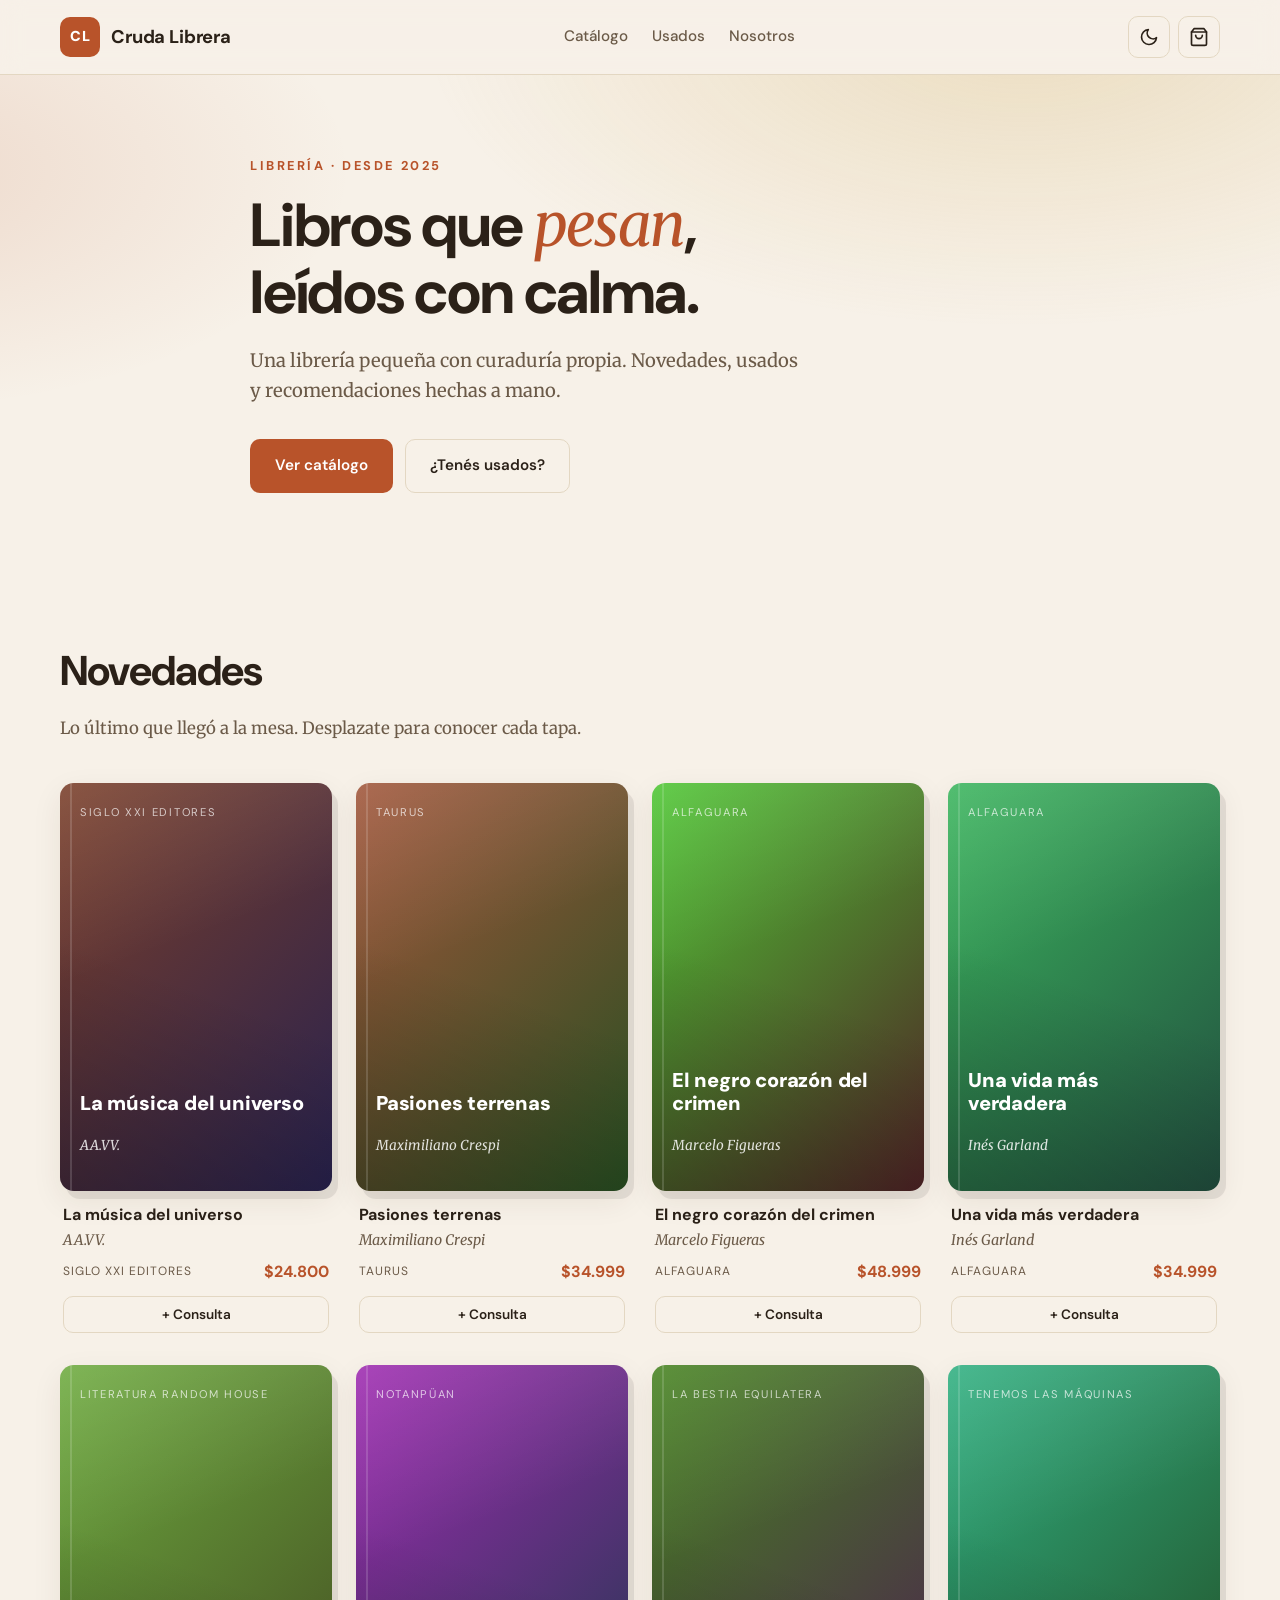
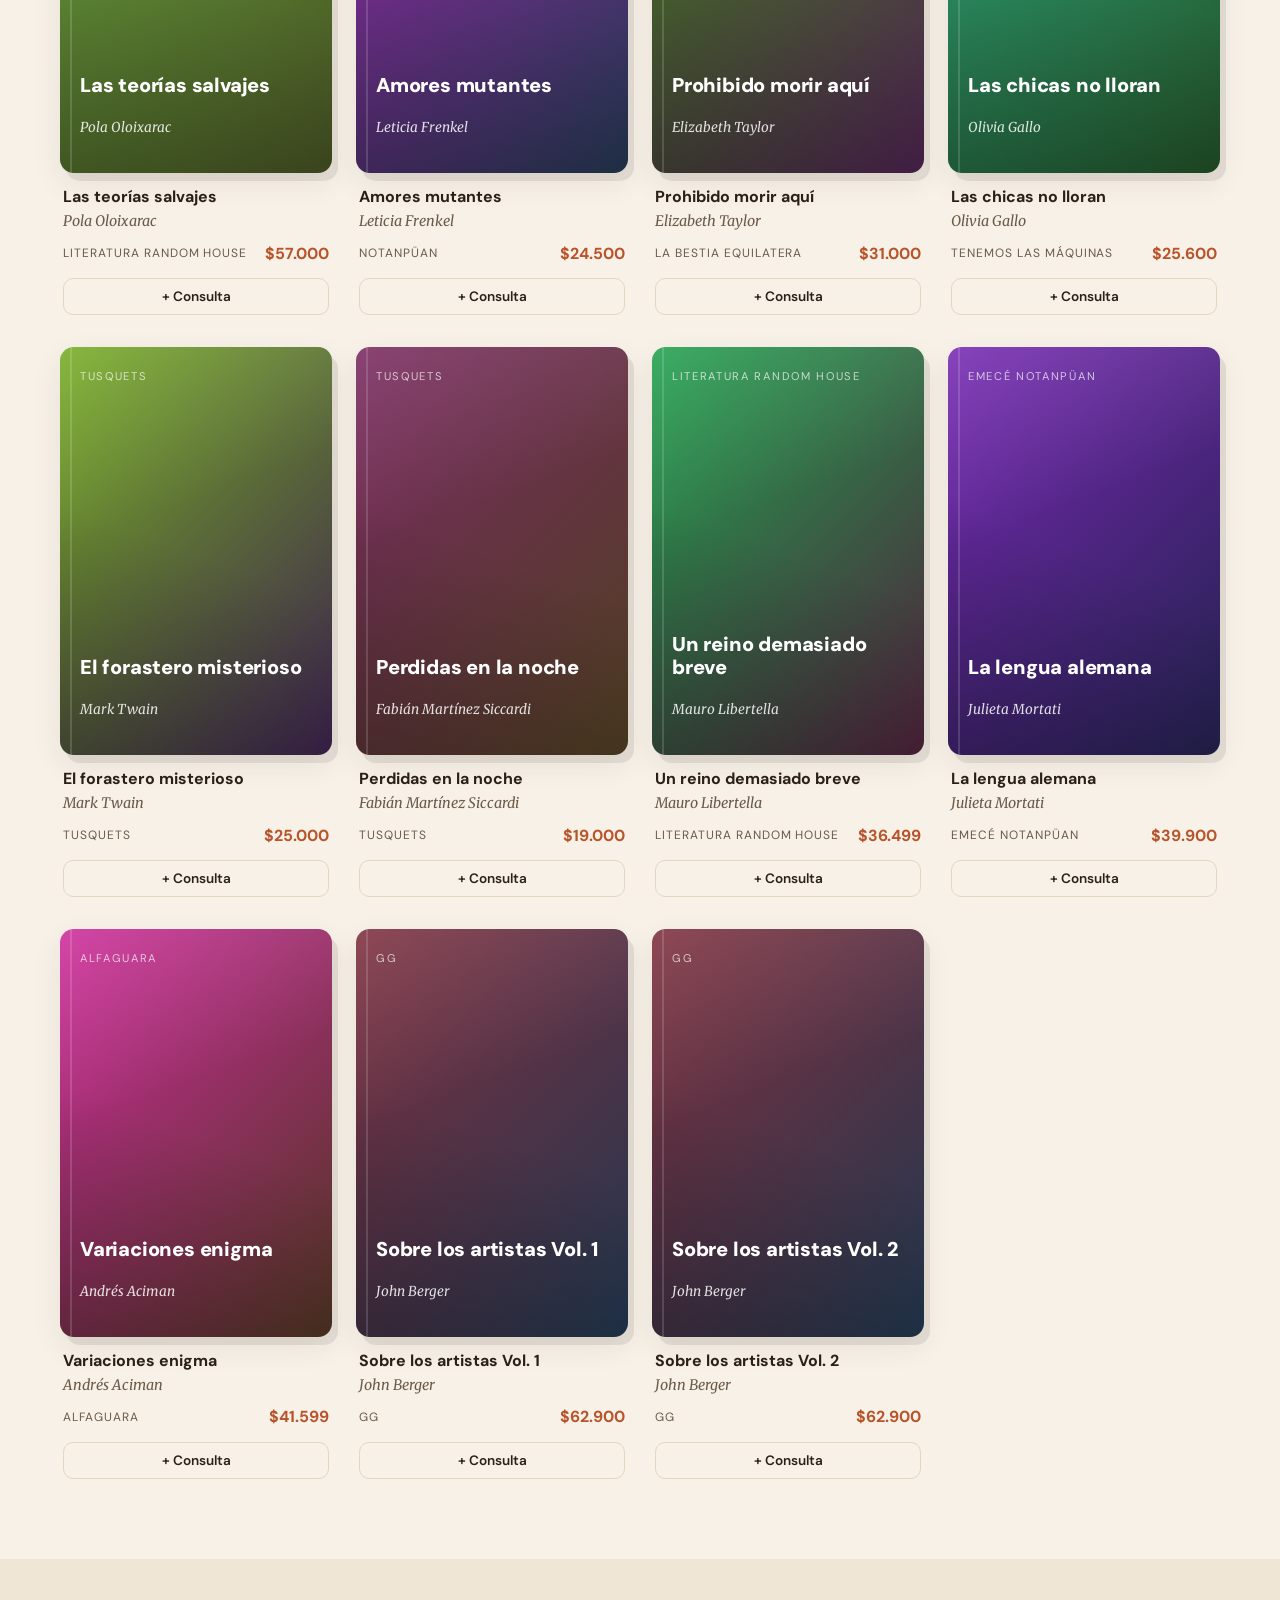
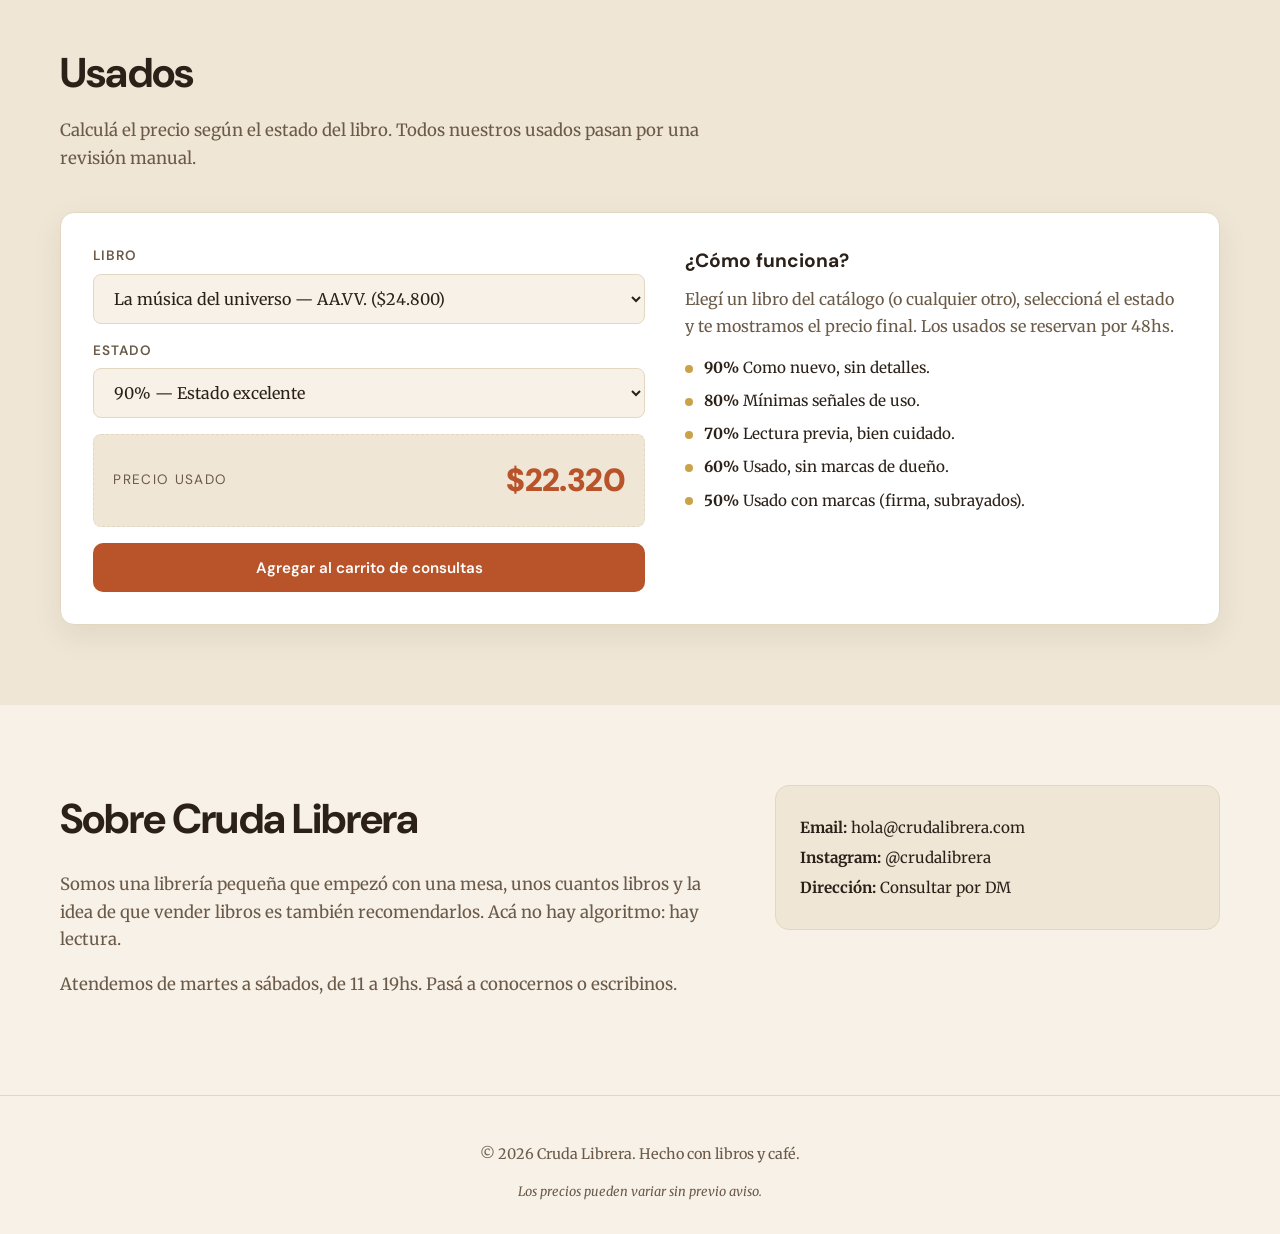
==== index.html @ 3237770f "Add files via upload" ====
<!DOCTYPE html>
<html lang="es">
<head>
  <meta charset="UTF-8" />
  <meta name="viewport" content="width=device-width, initial-scale=1.0" />
  <title>Cruda Librera — Librería de autor</title>
  <meta name="description" content="Cruda Librera. Librería pequeña con curaduría: narrativa, ensayo y poesía." />
  <link rel="preconnect" href="https://fonts.googleapis.com">
  <link rel="preconnect" href="https://fonts.gstatic.com" crossorigin>
  <link href="https://fonts.googleapis.com/css2?family=DM+Sans:wght@400;500;700;900&family=Merriweather:ital,wght@0,300;0,400;0,700;1,400&display=swap" rel="stylesheet">
  <link rel="stylesheet" href="styles.css" />
</head>
<body>
  <!-- HEADER -->
  <header class="site-header">
    <div class="container header-inner">
      <a href="#" class="brand">
        <span class="brand-mark">CL</span>
        <span class="brand-name">Cruda Librera</span>
      </a>
      <nav class="nav">
        <a href="#catalogo">Catálogo</a>
        <a href="#usados">Usados</a>
        <a href="#nosotros">Nosotros</a>
      </nav>
      <div class="header-actions">
        <button id="theme-toggle" class="icon-btn" aria-label="Cambiar tema">
          <svg class="icon-sun" viewBox="0 0 24 24" fill="none" stroke="currentColor" stroke-width="2" stroke-linecap="round" stroke-linejoin="round"><circle cx="12" cy="12" r="4"/><path d="M12 2v2M12 20v2M4.93 4.93l1.41 1.41M17.66 17.66l1.41 1.41M2 12h2M20 12h2M4.93 19.07l1.41-1.41M17.66 6.34l1.41-1.41"/></svg>
          <svg class="icon-moon" viewBox="0 0 24 24" fill="none" stroke="currentColor" stroke-width="2" stroke-linecap="round" stroke-linejoin="round"><path d="M21 12.79A9 9 0 1 1 11.21 3 7 7 0 0 0 21 12.79z"/></svg>
        </button>
        <button id="cart-toggle" class="icon-btn cart-btn" aria-label="Carrito de consultas">
          <svg viewBox="0 0 24 24" fill="none" stroke="currentColor" stroke-width="2" stroke-linecap="round" stroke-linejoin="round"><path d="M6 2L3 6v14a2 2 0 0 0 2 2h14a2 2 0 0 0 2-2V6l-3-4z"/><line x1="3" y1="6" x2="21" y2="6"/><path d="M16 10a4 4 0 0 1-8 0"/></svg>
          <span id="cart-count" class="cart-count">0</span>
        </button>
      </div>
    </div>
  </header>

  <!-- HERO -->
  <section class="hero">
    <div class="container hero-inner">
      <p class="eyebrow">Librería · desde 2025</p>
      <h1 class="hero-title">Libros que <em>pesan</em>,<br/>leídos con calma.</h1>
      <p class="hero-subtitle">Una librería pequeña con curaduría propia. Novedades, usados y recomendaciones hechas a mano.</p>
      <div class="hero-actions">
        <a href="#catalogo" class="btn btn-primary">Ver catálogo</a>
        <a href="#usados" class="btn btn-ghost">¿Tenés usados?</a>
      </div>
    </div>
  </section>

  <!-- CATÁLOGO -->
  <section id="catalogo" class="section">
    <div class="container">
      <div class="section-head">
        <h2 class="section-title">Novedades</h2>
        <p class="section-sub">Lo último que llegó a la mesa. Desplazate para conocer cada tapa.</p>
      </div>
      <div id="books-grid" class="books-grid"></div>
    </div>
  </section>

  <!-- USADOS -->
  <section id="usados" class="section section-alt">
    <div class="container">
      <div class="section-head">
        <h2 class="section-title">Usados</h2>
        <p class="section-sub">Calculá el precio según el estado del libro. Todos nuestros usados pasan por una revisión manual.</p>
      </div>

      <div class="calculator">
        <div class="calc-form">
          <label class="field">
            <span>Libro</span>
            <select id="calc-book"></select>
          </label>
          <label class="field">
            <span>Estado</span>
            <select id="calc-state">
              <option value="0.90">90% — Estado excelente</option>
              <option value="0.80">80% — Muy buen estado</option>
              <option value="0.70">70% — Buen estado</option>
              <option value="0.60">60% — Usado sin marcas</option>
              <option value="0.50">50% — Usado con marcas</option>
            </select>
          </label>
          <div class="calc-result" aria-live="polite">
            <span class="calc-label">Precio usado</span>
            <span id="calc-price" class="calc-price">$—</span>
          </div>
          <button id="calc-add" class="btn btn-primary">Agregar al carrito de consultas</button>
        </div>
        <aside class="calc-info">
          <h3>¿Cómo funciona?</h3>
          <p>Elegí un libro del catálogo (o cualquier otro), seleccioná el estado y te mostramos el precio final. Los usados se reservan por 48hs.</p>
          <ul>
            <li><strong>90%</strong> Como nuevo, sin detalles.</li>
            <li><strong>80%</strong> Mínimas señales de uso.</li>
            <li><strong>70%</strong> Lectura previa, bien cuidado.</li>
            <li><strong>60%</strong> Usado, sin marcas de dueño.</li>
            <li><strong>50%</strong> Usado con marcas (firma, subrayados).</li>
          </ul>
        </aside>
      </div>
    </div>
  </section>

  <!-- NOSOTROS -->
  <section id="nosotros" class="section">
    <div class="container about">
      <div>
        <h2 class="section-title">Sobre Cruda Librera</h2>
        <p>Somos una librería pequeña que empezó con una mesa, unos cuantos libros y la idea de que vender libros es también recomendarlos. Acá no hay algoritmo: hay lectura.</p>
        <p>Atendemos de martes a sábados, de 11 a 19hs. Pasá a conocernos o escribinos.</p>
      </div>
      <div class="about-contact">
        <p><strong>Email:</strong> hola@crudalibrera.com</p>
        <p><strong>Instagram:</strong> @crudalibrera</p>
        <p><strong>Dirección:</strong> Consultar por DM</p>
      </div>
    </div>
  </section>

  <!-- FOOTER -->
  <footer class="site-footer">
    <div class="container footer-inner">
      <p>© <span id="year"></span> Cruda Librera. Hecho con libros y café.</p>
      <p class="foot-note">Los precios pueden variar sin previo aviso.</p>
    </div>
  </footer>

  <!-- CARRITO LATERAL -->
  <aside id="cart-panel" class="cart-panel" aria-hidden="true">
    <div class="cart-panel-inner">
      <div class="cart-head">
        <h3>Tu consulta</h3>
        <button id="cart-close" class="icon-btn" aria-label="Cerrar carrito">
          <svg viewBox="0 0 24 24" fill="none" stroke="currentColor" stroke-width="2" stroke-linecap="round" stroke-linejoin="round"><line x1="18" y1="6" x2="6" y2="18"/><line x1="6" y1="6" x2="18" y2="18"/></svg>
        </button>
      </div>
      <div id="cart-items" class="cart-items"></div>
      <div class="cart-foot">
        <button id="cart-send-wa" class="btn btn-primary" disabled>Consultar por WhatsApp</button>
        <button id="cart-send-mail" class="btn btn-ghost" disabled>Consultar por email</button>
        <button id="cart-clear" class="btn btn-ghost">Vaciar</button>
      </div>
    </div>
  </aside>
  <div id="cart-backdrop" class="cart-backdrop"></div>

  <script src="script.js"></script>
</body>
</html>
---- styles.css ----
/* =========================
   Variables & reset
   ========================= */
:root {
  --bg: #f7f1e8;
  --bg-alt: #efe6d6;
  --surface: #ffffff;
  --text: #2b2118;
  --text-soft: #6b5a48;
  --accent: #b8532a;       /* terracota */
  --accent-dark: #8f3f1e;
  --gold: #c9a24a;
  --border: #e3d7c2;
  --shadow: 0 10px 30px rgba(70, 40, 15, 0.08);
  --radius: 14px;
  --radius-sm: 8px;

  --font-serif: 'Merriweather', Georgia, serif;
  --font-sans: 'DM Sans', system-ui, -apple-system, sans-serif;
}

[data-theme="dark"] {
  --bg: #1c1612;
  --bg-alt: #241c16;
  --surface: #2a2019;
  --text: #f3ead9;
  --text-soft: #b8a890;
  --accent: #e07a4a;
  --accent-dark: #c4612f;
  --gold: #e0b862;
  --border: #3a2e22;
  --shadow: 0 10px 30px rgba(0, 0, 0, 0.4);
}

* { box-sizing: border-box; }
html { scroll-behavior: smooth; }
body {
  margin: 0;
  font-family: var(--font-serif);
  background: var(--bg);
  color: var(--text);
  line-height: 1.65;
  -webkit-font-smoothing: antialiased;
  transition: background .3s ease, color .3s ease;
}

h1, h2, h3, h4, .brand-name, .btn, .nav a, .eyebrow {
  font-family: var(--font-sans);
}

img { max-width: 100%; display: block; }
a { color: inherit; }

.container {
  width: 100%;
  max-width: 1200px;
  margin: 0 auto;
  padding: 0 1.25rem;
}

/* =========================
   Header
   ========================= */
.site-header {
  position: sticky;
  top: 0;
  z-index: 50;
  backdrop-filter: blur(12px);
  background: color-mix(in srgb, var(--bg) 80%, transparent);
  border-bottom: 1px solid var(--border);
}
.header-inner {
  display: flex;
  align-items: center;
  justify-content: space-between;
  padding-top: 1rem;
  padding-bottom: 1rem;
  gap: 1rem;
}
.brand {
  display: flex;
  align-items: center;
  gap: .7rem;
  text-decoration: none;
}
.brand-mark {
  width: 40px; height: 40px;
  display: grid; place-items: center;
  background: var(--accent);
  color: #fff;
  border-radius: 10px;
  font-family: var(--font-sans);
  font-weight: 900;
  font-size: .9rem;
  letter-spacing: .5px;
}
.brand-name {
  font-weight: 700;
  font-size: 1.15rem;
  letter-spacing: -.01em;
}
.nav { display: flex; gap: 1.5rem; }
.nav a {
  text-decoration: none;
  color: var(--text-soft);
  font-weight: 500;
  font-size: .95rem;
  transition: color .2s;
}
.nav a:hover { color: var(--accent); }

.header-actions { display: flex; gap: .5rem; }
.icon-btn {
  width: 42px; height: 42px;
  display: grid; place-items: center;
  background: transparent;
  border: 1px solid var(--border);
  border-radius: 10px;
  color: var(--text);
  cursor: pointer;
  transition: all .2s;
  position: relative;
}
.icon-btn:hover { background: var(--bg-alt); border-color: var(--accent); color: var(--accent); }
.icon-btn svg { width: 20px; height: 20px; }

[data-theme="dark"] .icon-sun { display: block; }
[data-theme="dark"] .icon-moon { display: none; }
.icon-sun { display: none; }
.icon-moon { display: block; }

.cart-count {
  position: absolute;
  top: -6px; right: -6px;
  background: var(--accent);
  color: #fff;
  font-family: var(--font-sans);
  font-size: .7rem;
  font-weight: 700;
  min-width: 20px; height: 20px;
  border-radius: 10px;
  display: grid; place-items: center;
  padding: 0 5px;
}
.cart-count:empty, .cart-count[data-count="0"] { display: none; }

/* =========================
   Hero
   ========================= */
.hero {
  padding: 5rem 0 4rem;
  background:
    radial-gradient(1000px 500px at 80% -10%, color-mix(in srgb, var(--gold) 25%, transparent), transparent 60%),
    radial-gradient(800px 400px at -10% 20%, color-mix(in srgb, var(--accent) 15%, transparent), transparent 60%);
}
.hero-inner { max-width: 820px; }
.eyebrow {
  text-transform: uppercase;
  letter-spacing: .2em;
  font-size: .8rem;
  color: var(--accent);
  font-weight: 700;
  margin: 0 0 1rem;
}
.hero-title {
  font-size: clamp(2.2rem, 5vw, 3.8rem);
  line-height: 1.1;
  margin: 0 0 1.2rem;
  font-weight: 700;
  letter-spacing: -.02em;
}
.hero-title em {
  font-family: var(--font-serif);
  font-style: italic;
  color: var(--accent);
  font-weight: 400;
}
.hero-subtitle {
  font-size: 1.15rem;
  color: var(--text-soft);
  max-width: 560px;
  margin: 0 0 2rem;
}
.hero-actions { display: flex; gap: .75rem; flex-wrap: wrap; }

.btn {
  display: inline-flex;
  align-items: center;
  justify-content: center;
  padding: .85rem 1.5rem;
  border-radius: 10px;
  font-weight: 600;
  font-size: .95rem;
  text-decoration: none;
  cursor: pointer;
  border: 1px solid transparent;
  transition: all .2s;
}
.btn-primary {
  background: var(--accent);
  color: #fff;
}
.btn-primary:hover { background: var(--accent-dark); transform: translateY(-1px); }
.btn-primary:disabled { opacity: .5; cursor: not-allowed; transform: none; }
.btn-ghost {
  background: transparent;
  color: var(--text);
  border-color: var(--border);
}
.btn-ghost:hover { border-color: var(--accent); color: var(--accent); }

/* =========================
   Secciones
   ========================= */
.section { padding: 5rem 0; }
.section-alt { background: var(--bg-alt); }
.section-head { margin-bottom: 2.5rem; max-width: 640px; }
.section-title {
  font-size: clamp(1.8rem, 3.5vw, 2.6rem);
  margin: 0 0 .6rem;
  font-weight: 700;
  letter-spacing: -.02em;
}
.section-sub {
  color: var(--text-soft);
  margin: 0;
  font-size: 1.05rem;
}

/* =========================
   Grid de libros
   ========================= */
.books-grid {
  display: grid;
  grid-template-columns: repeat(auto-fill, minmax(220px, 1fr));
  gap: 2rem 1.5rem;
}

.book-card {
  display: flex;
  flex-direction: column;
  cursor: pointer;
  transition: transform .25s ease;
}
.book-card:hover { transform: translateY(-4px); }

.book-cover {
  aspect-ratio: 2 / 3;
  border-radius: var(--radius);
  padding: 1.25rem;
  display: flex;
  flex-direction: column;
  justify-content: space-between;
  color: #fff;
  position: relative;
  overflow: hidden;
  box-shadow: var(--shadow), 6px 8px 0 rgba(0,0,0,0.08);
  transition: box-shadow .25s ease;
}
.book-card:hover .book-cover {
  box-shadow: 0 20px 40px rgba(0,0,0,0.18), 8px 10px 0 rgba(0,0,0,0.12);
}
.book-cover::before {
  content: "";
  position: absolute;
  inset: 0;
  background: linear-gradient(160deg, rgba(255,255,255,0.12), transparent 40%),
              linear-gradient(20deg, rgba(0,0,0,0.25), transparent 50%);
  pointer-events: none;
}
.book-cover::after {
  content: "";
  position: absolute;
  left: 10px; top: 0; bottom: 0;
  width: 2px;
  background: rgba(255,255,255,0.15);
}
.book-cover-title {
  font-family: var(--font-sans);
  font-weight: 900;
  font-size: 1.25rem;
  line-height: 1.15;
  letter-spacing: -.01em;
  position: relative;
  z-index: 1;
}
.book-cover-author {
  font-family: var(--font-serif);
  font-style: italic;
  font-size: .85rem;
  opacity: .85;
  position: relative;
  z-index: 1;
}
.book-cover-publisher {
  font-family: var(--font-sans);
  font-size: .7rem;
  letter-spacing: .15em;
  text-transform: uppercase;
  opacity: .7;
  position: relative;
  z-index: 1;
}

.book-info {
  padding: .9rem .2rem 0;
}
.book-title {
  font-family: var(--font-sans);
  font-weight: 700;
  font-size: 1rem;
  margin: 0 0 .15rem;
  line-height: 1.3;
}
.book-author {
  font-family: var(--font-serif);
  font-style: italic;
  color: var(--text-soft);
  font-size: .9rem;
  margin: 0 0 .3rem;
}
.book-meta {
  display: flex;
  justify-content: space-between;
  align-items: center;
  margin-top: .4rem;
}
.book-publisher {
  font-family: var(--font-sans);
  font-size: .75rem;
  color: var(--text-soft);
  text-transform: uppercase;
  letter-spacing: .08em;
}
.book-price {
  font-family: var(--font-sans);
  font-weight: 700;
  color: var(--accent);
  font-size: 1rem;
}
.book-add {
  margin-top: .7rem;
  width: 100%;
  padding: .55rem;
  font-size: .85rem;
}

/* =========================
   Calculadora
   ========================= */
.calculator {
  display: grid;
  grid-template-columns: 1.1fr 1fr;
  gap: 2.5rem;
  background: var(--surface);
  border: 1px solid var(--border);
  border-radius: var(--radius);
  padding: 2rem;
  box-shadow: var(--shadow);
}
.calc-form { display: flex; flex-direction: column; gap: 1rem; }
.field { display: flex; flex-direction: column; gap: .4rem; }
.field span {
  font-family: var(--font-sans);
  font-size: .85rem;
  font-weight: 600;
  color: var(--text-soft);
  text-transform: uppercase;
  letter-spacing: .08em;
}
.field select {
  font-family: var(--font-serif);
  font-size: 1rem;
  padding: .8rem 1rem;
  border-radius: var(--radius-sm);
  border: 1px solid var(--border);
  background: var(--bg);
  color: var(--text);
  cursor: pointer;
}
.field select:focus { outline: 2px solid var(--accent); outline-offset: 2px; }

.calc-result {
  background: var(--bg-alt);
  border-radius: var(--radius-sm);
  padding: 1.2rem;
  display: flex;
  justify-content: space-between;
  align-items: center;
  border: 1px dashed var(--border);
}
.calc-label {
  font-family: var(--font-sans);
  font-size: .85rem;
  text-transform: uppercase;
  letter-spacing: .1em;
  color: var(--text-soft);
}
.calc-price {
  font-family: var(--font-sans);
  font-size: 2rem;
  font-weight: 900;
  color: var(--accent);
  letter-spacing: -.02em;
}

.calc-info h3 {
  margin: 0 0 .6rem;
  font-size: 1.2rem;
}
.calc-info p { margin: 0 0 1rem; color: var(--text-soft); }
.calc-info ul {
  list-style: none;
  padding: 0;
  margin: 0;
  display: flex;
  flex-direction: column;
  gap: .5rem;
}
.calc-info li {
  font-size: .95rem;
  padding-left: 1.2rem;
  position: relative;
}
.calc-info li::before {
  content: "";
  position: absolute;
  left: 0; top: .6rem;
  width: 8px; height: 8px;
  background: var(--gold);
  border-radius: 50%;
}

/* =========================
   Nosotros
   ========================= */
.about {
  display: grid;
  grid-template-columns: 1.5fr 1fr;
  gap: 3rem;
  align-items: start;
}
.about p { color: var(--text-soft); font-size: 1.05rem; }
.about-contact {
  background: var(--bg-alt);
  padding: 1.5rem;
  border-radius: var(--radius);
  border: 1px solid var(--border);
}
.about-contact p { margin: .3rem 0; color: var(--text); font-size: .95rem; }

/* =========================
   Footer
   ========================= */
.site-footer {
  border-top: 1px solid var(--border);
  padding: 2rem 0;
  text-align: center;
  font-size: .9rem;
  color: var(--text-soft);
}
.foot-note { margin: .3rem 0 0; font-size: .8rem; font-style: italic; }

/* =========================
   Carrito lateral
   ========================= */
.cart-backdrop {
  position: fixed;
  inset: 0;
  background: rgba(0,0,0,0.4);
  opacity: 0;
  pointer-events: none;
  transition: opacity .25s;
  z-index: 90;
}
.cart-backdrop.open { opacity: 1; pointer-events: auto; }

.cart-panel {
  position: fixed;
  top: 0; right: 0;
  height: 100vh;
  width: min(420px, 100%);
  background: var(--surface);
  border-left: 1px solid var(--border);
  transform: translateX(100%);
  transition: transform .3s ease;
  z-index: 100;
  display: flex;
  flex-direction: column;
}
.cart-panel.open { transform: translateX(0); }
.cart-panel-inner {
  display: flex;
  flex-direction: column;
  height: 100%;
  padding: 1.5rem;
}
.cart-head {
  display: flex;
  justify-content: space-between;
  align-items: center;
  margin-bottom: 1rem;
}
.cart-head h3 { margin: 0; font-size: 1.4rem; }
.cart-items {
  flex: 1;
  overflow-y: auto;
  display: flex;
  flex-direction: column;
  gap: .75rem;
}
.cart-empty {
  text-align: center;
  color: var(--text-soft);
  padding: 3rem 1rem;
  font-style: italic;
}
.cart-item {
  display: flex;
  justify-content: space-between;
  gap: 1rem;
  padding: .9rem;
  background: var(--bg-alt);
  border-radius: var(--radius-sm);
  border: 1px solid var(--border);
}
.cart-item-info { flex: 1; min-width: 0; }
.cart-item-title {
  font-family: var(--font-sans);
  font-weight: 700;
  font-size: .95rem;
  margin: 0 0 .2rem;
  line-height: 1.3;
}
.cart-item-sub {
  font-size: .8rem;
  color: var(--text-soft);
  margin: 0;
}
.cart-item-price {
  font-family: var(--font-sans);
  font-weight: 700;
  color: var(--accent);
  white-space: nowrap;
}
.cart-item-remove {
  background: none;
  border: none;
  color: var(--text-soft);
  cursor: pointer;
  font-size: 1.2rem;
  padding: 0 .2rem;
}
.cart-item-remove:hover { color: var(--accent); }

.cart-foot {
  margin-top: 1rem;
  display: flex;
  flex-direction: column;
  gap: .5rem;
}

/* =========================
   Responsive
   ========================= */
@media (max-width: 860px) {
  .nav { display: none; }
  .calculator { grid-template-columns: 1fr; padding: 1.5rem; }
  .about { grid-template-columns: 1fr; gap: 1.5rem; }
  .hero { padding: 3.5rem 0 3rem; }
  .section { padding: 3.5rem 0; }
}
@media (max-width: 520px) {
  .books-grid { grid-template-columns: repeat(2, 1fr); gap: 1.5rem 1rem; }
  .book-cover-title { font-size: 1rem; }
  .book-cover { padding: 1rem; }
  .brand-name { display: none; }
}
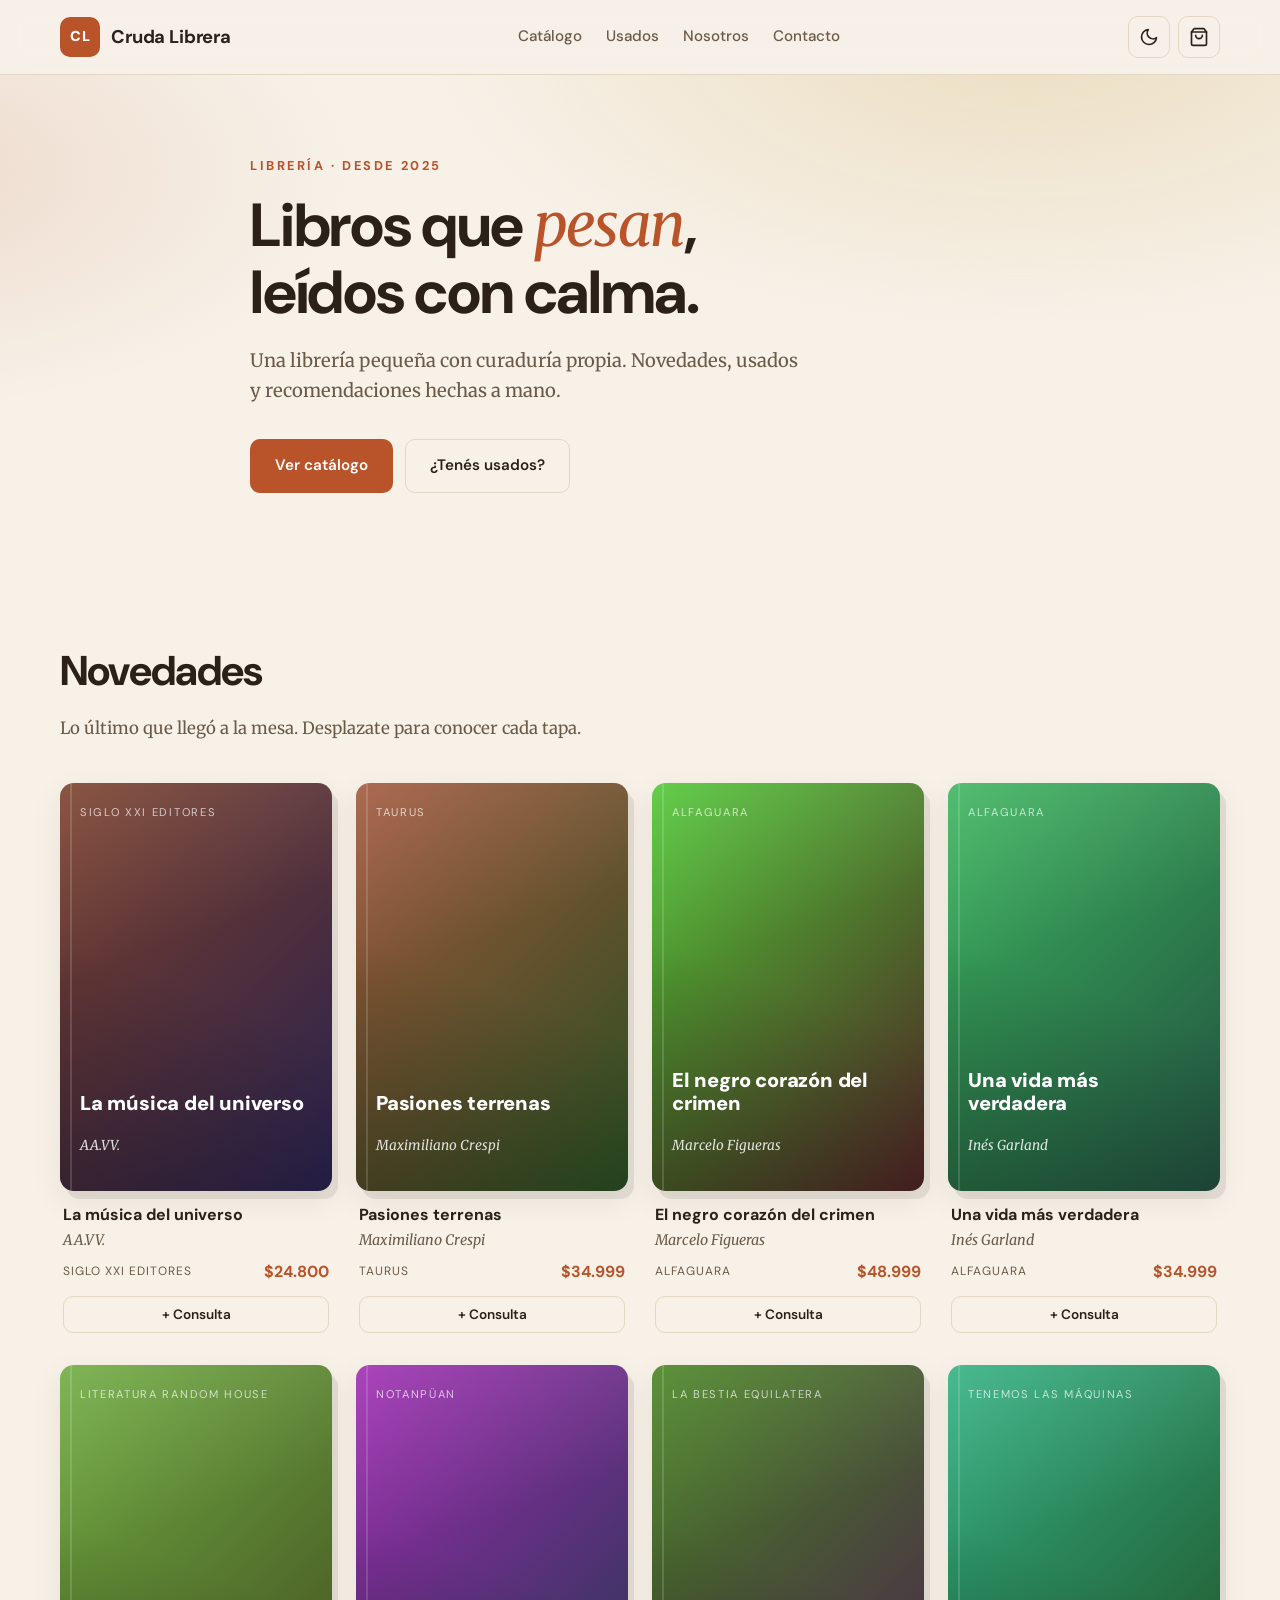
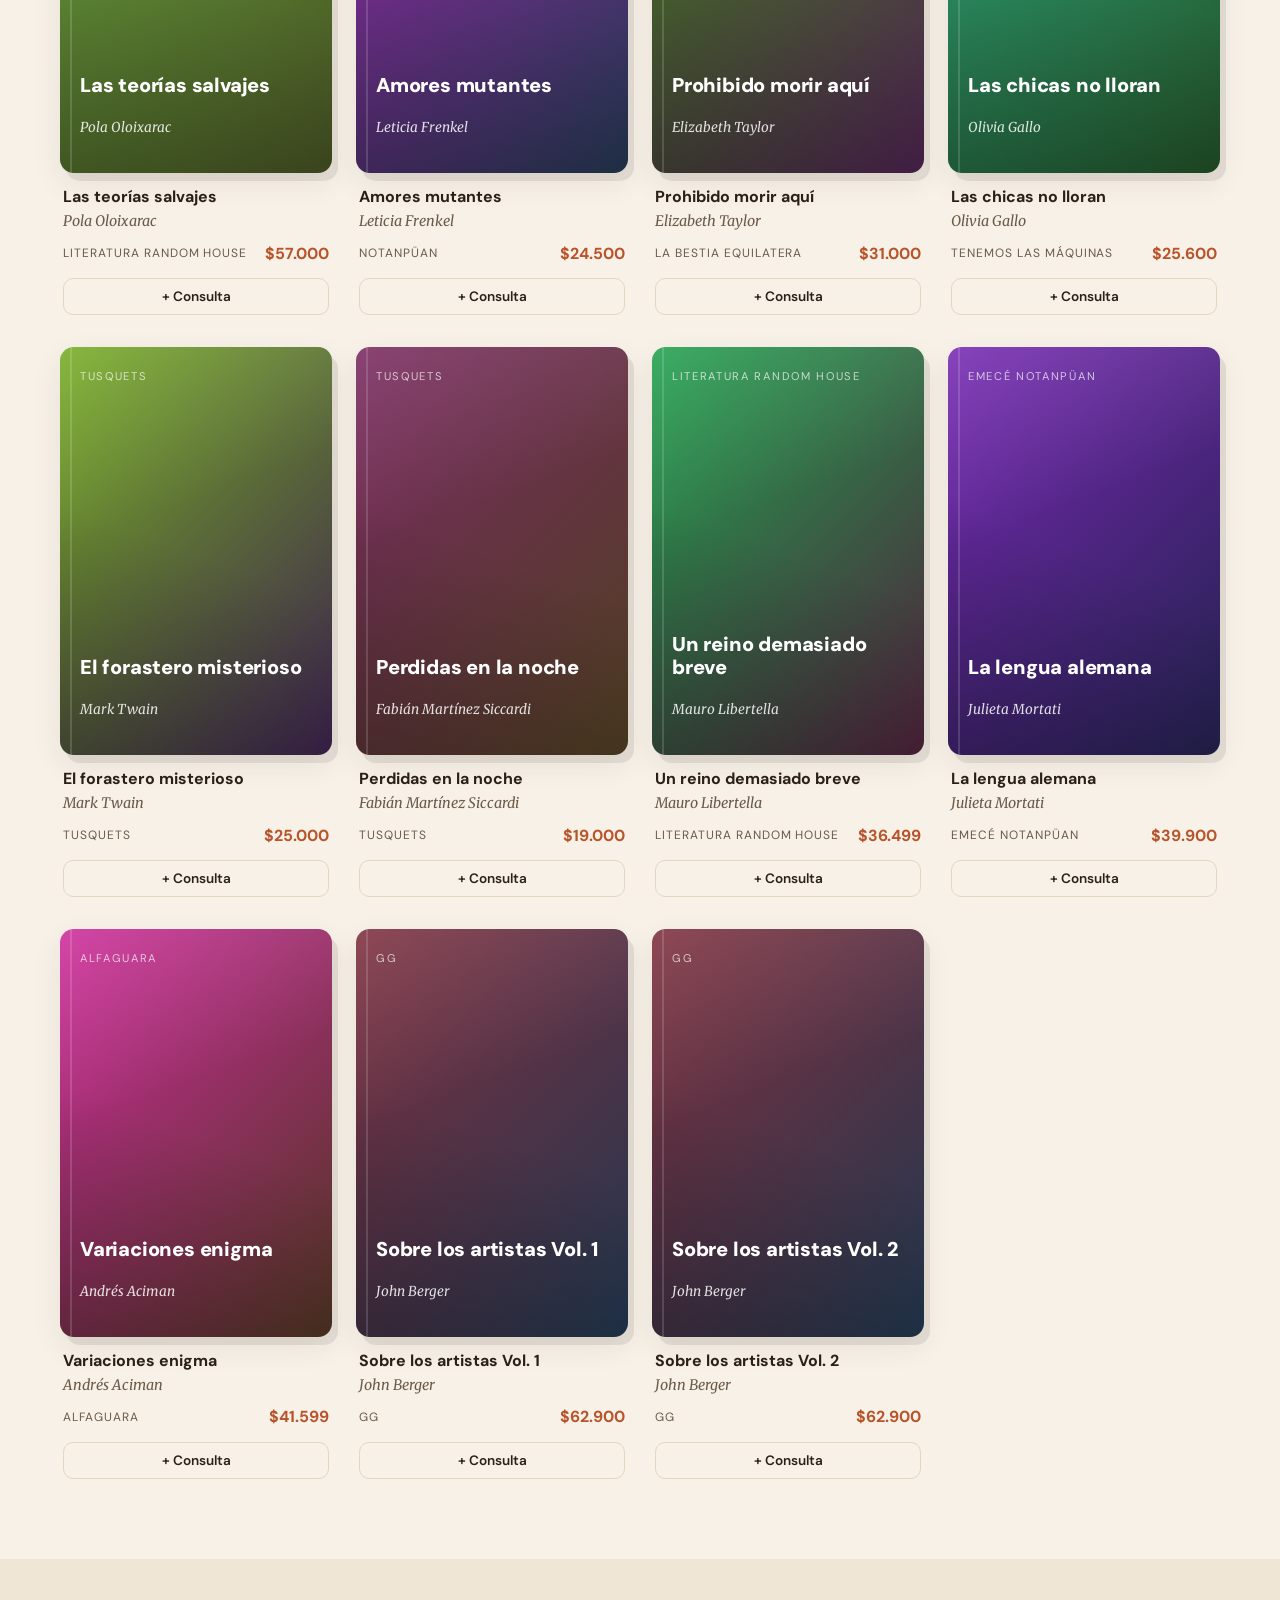
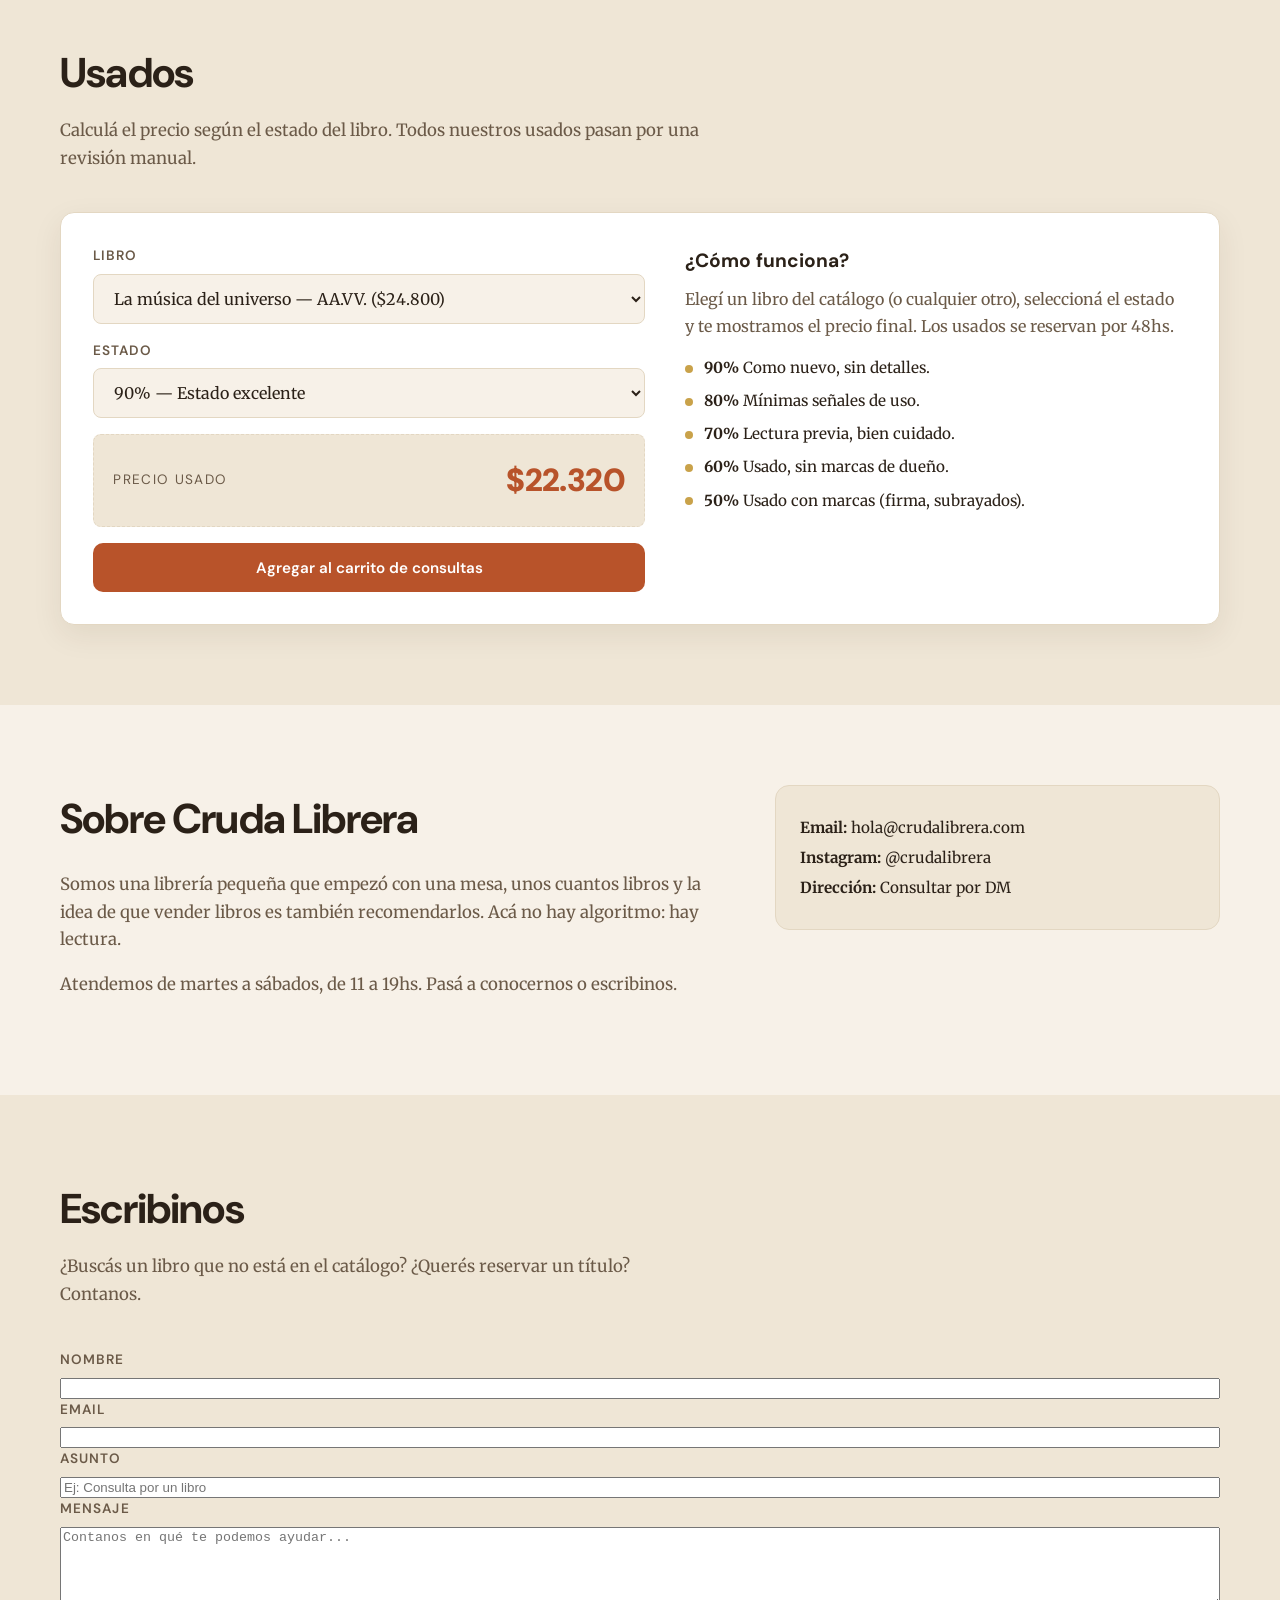
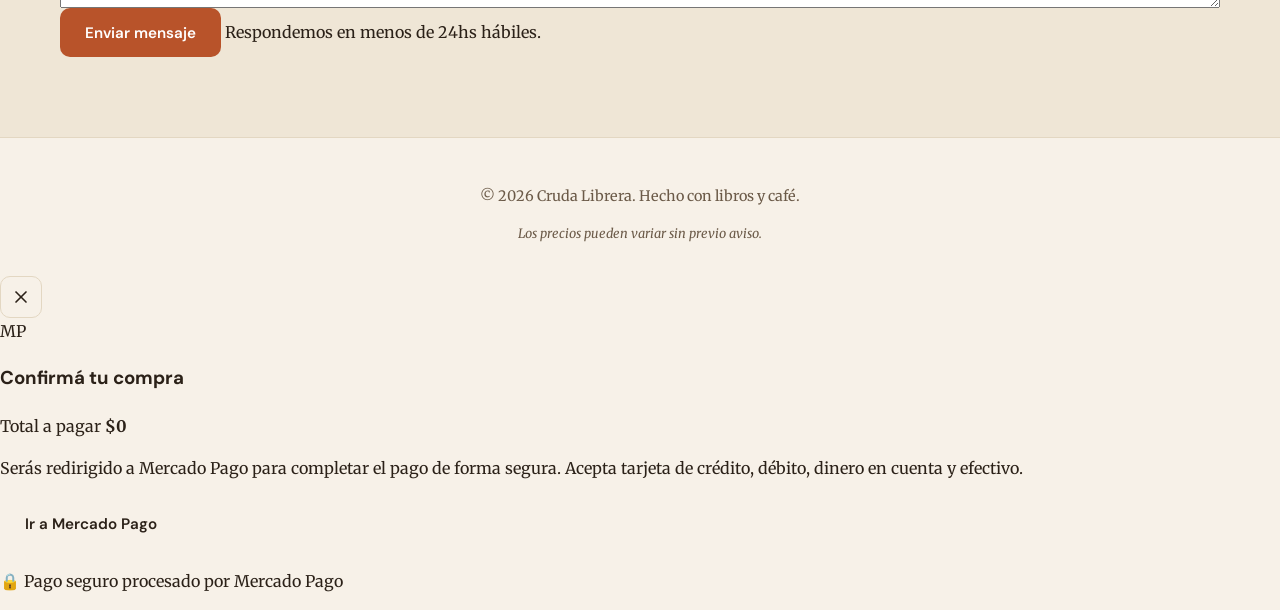
==== commit 0c685de4: "Add 'Contacto' section with inquiry form Added a new 'Contacto' section with a form for inquiries." ====
--- a/index.html
+++ b/index.html
@@ -22,6 +22,7 @@
         <a href="#catalogo">Catálogo</a>
         <a href="#usados">Usados</a>
         <a href="#nosotros">Nosotros</a>
+        <a href="#contacto">Contacto</a>
       </nav>
       <div class="header-actions">
         <button id="theme-toggle" class="icon-btn" aria-label="Cambiar tema">
@@ -121,6 +122,42 @@
     </div>
   </section>
 
+  <!-- CONTACTO (NUEVO) -->
+  <section id="contacto" class="section section-alt">
+    <div class="container">
+      <div class="section-head">
+        <h2 class="section-title">Escribinos</h2>
+        <p class="section-sub">¿Buscás un libro que no está en el catálogo? ¿Querés reservar un título? Contanos.</p>
+      </div>
+
+      <form id="contact-form" class="contact-form" novalidate>
+        <div class="form-row">
+          <label class="field">
+            <span>Nombre</span>
+            <input type="text" name="name" required autocomplete="name" />
+          </label>
+          <label class="field">
+            <span>Email</span>
+            <input type="email" name="email" required autocomplete="email" />
+          </label>
+        </div>
+        <label class="field">
+          <span>Asunto</span>
+          <input type="text" name="subject" required placeholder="Ej: Consulta por un libro" />
+        </label>
+        <label class="field">
+          <span>Mensaje</span>
+          <textarea name="message" rows="5" required placeholder="Contanos en qué te podemos ayudar..."></textarea>
+        </label>
+        <div class="form-actions">
+          <button type="submit" class="btn btn-primary">Enviar mensaje</button>
+          <span class="form-note">Respondemos en menos de 24hs hábiles.</span>
+        </div>
+        <div id="form-status" class="form-status" role="status" aria-live="polite"></div>
+      </form>
+    </div>
+  </section>
+
   <!-- FOOTER -->
   <footer class="site-footer">
     <div class="container footer-inner">
@@ -140,6 +177,14 @@
       </div>
       <div id="cart-items" class="cart-items"></div>
       <div class="cart-foot">
+        <div id="cart-total" class="cart-total">
+          <span>Total</span>
+          <strong id="cart-total-amount">$0</strong>
+        </div>
+        <button id="cart-pay-mp" class="btn btn-mp" disabled>
+          <svg viewBox="0 0 24 24" fill="none" stroke="currentColor" stroke-width="2" stroke-linecap="round" stroke-linejoin="round"><rect x="2" y="5" width="20" height="14" rx="2"/><line x1="2" y1="10" x2="22" y2="10"/></svg>
+          Pagar con Mercado Pago
+        </button>
         <button id="cart-send-wa" class="btn btn-primary" disabled>Consultar por WhatsApp</button>
         <button id="cart-send-mail" class="btn btn-ghost" disabled>Consultar por email</button>
         <button id="cart-clear" class="btn btn-ghost">Vaciar</button>
@@ -148,6 +193,36 @@
   </aside>
   <div id="cart-backdrop" class="cart-backdrop"></div>
 
+  <!-- MODAL MERCADO PAGO -->
+  <div id="mp-modal" class="mp-modal" aria-hidden="true" role="dialog" aria-labelledby="mp-modal-title">
+    <div class="mp-modal-backdrop"></div>
+    <div class="mp-modal-content">
+      <button id="mp-modal-close" class="icon-btn mp-modal-close" aria-label="Cerrar">
+        <svg viewBox="0 0 24 24" fill="none" stroke="currentColor" stroke-width="2" stroke-linecap="round" stroke-linejoin="round"><line x1="18" y1="6" x2="6" y2="18"/><line x1="6" y1="6" x2="18" y2="18"/></svg>
+      </button>
+      <div class="mp-modal-header">
+        <div class="mp-logo">
+          <span>M</span>P
+        </div>
+        <h3 id="mp-modal-title">Confirmá tu compra</h3>
+      </div>
+      <div class="mp-modal-body">
+        <div id="mp-summary" class="mp-summary"></div>
+        <div class="mp-total">
+          <span>Total a pagar</span>
+          <strong id="mp-total-amount">$0</strong>
+        </div>
+        <p class="mp-note">Serás redirigido a Mercado Pago para completar el pago de forma segura. Acepta tarjeta de crédito, débito, dinero en cuenta y efectivo.</p>
+      </div>
+      <div class="mp-modal-actions">
+        <a id="mp-confirm-btn" href="#" class="btn btn-mp btn-mp-big" target="_blank" rel="noopener">
+          Ir a Mercado Pago
+        </a>
+        <p class="mp-secure">🔒 Pago seguro procesado por Mercado Pago</p>
+      </div>
+    </div>
+  </div>
+
   <script src="script.js"></script>
 </body>
-</html>+</html>
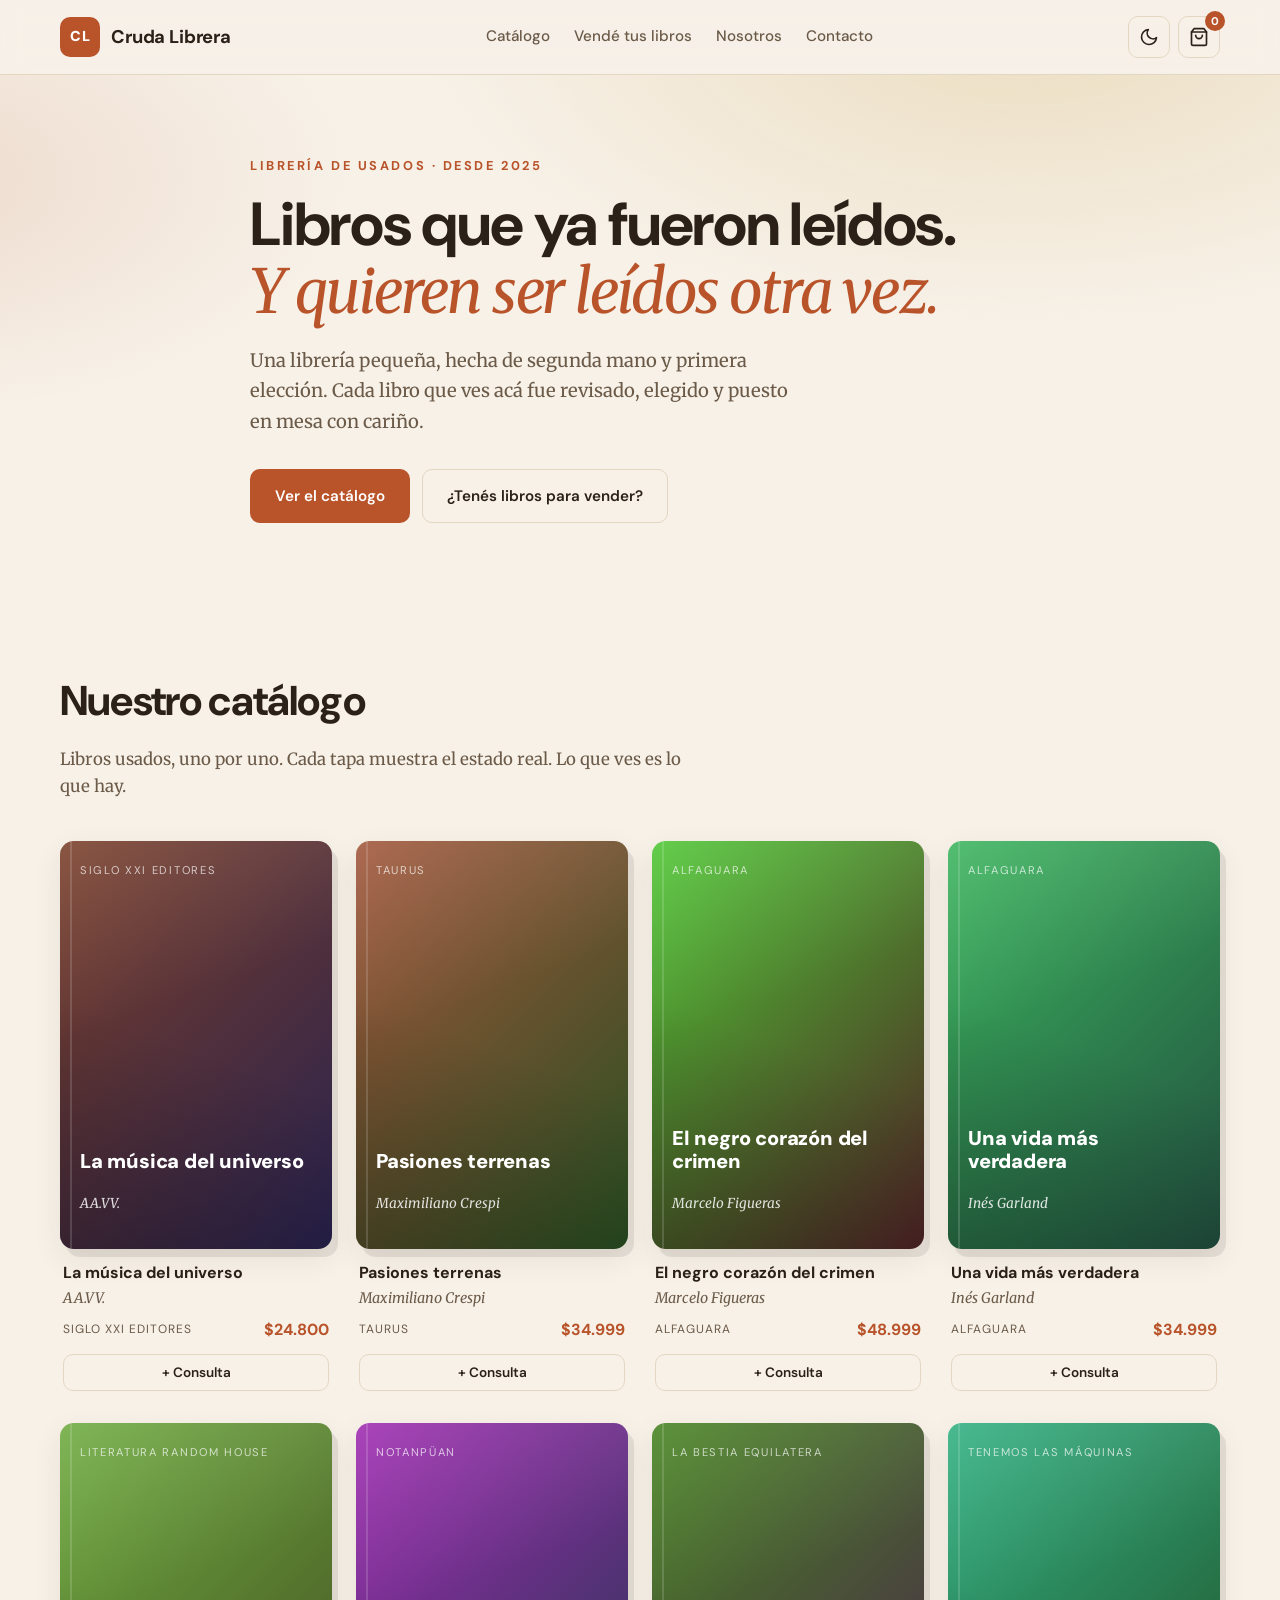
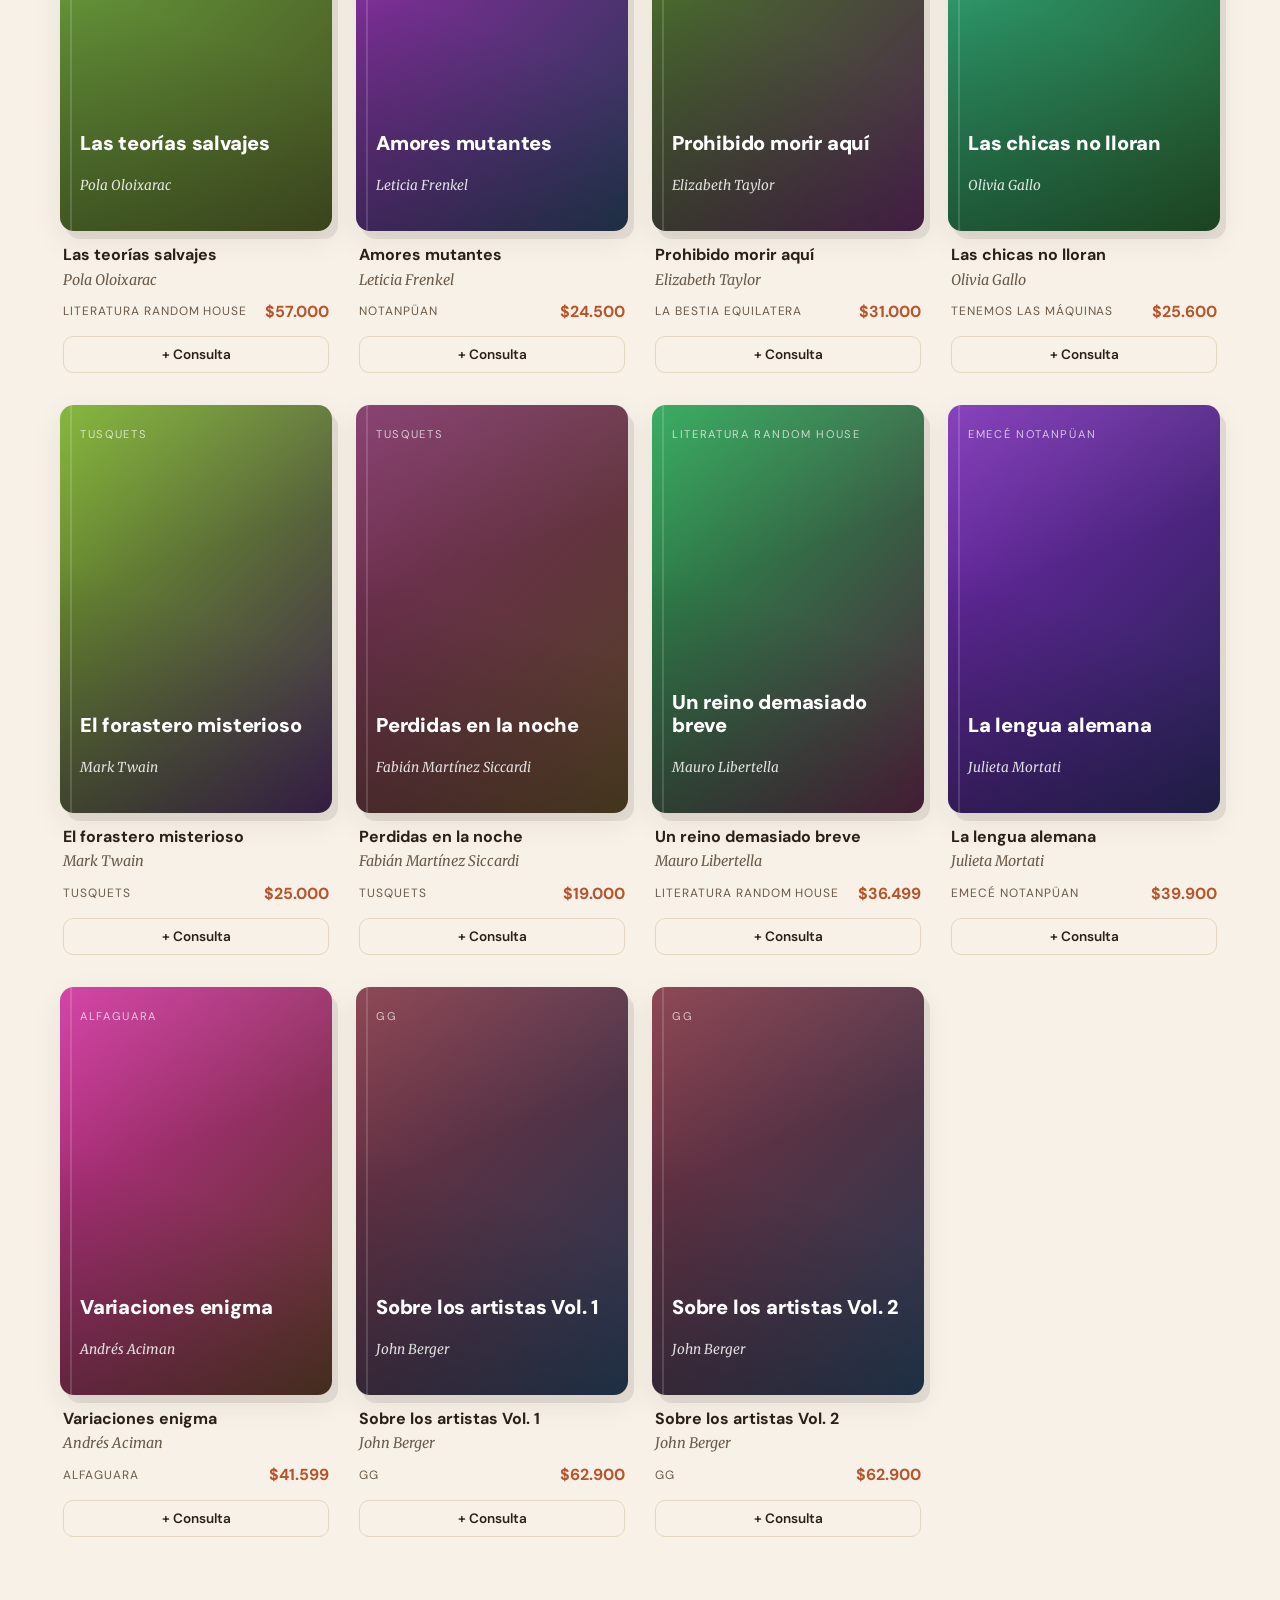
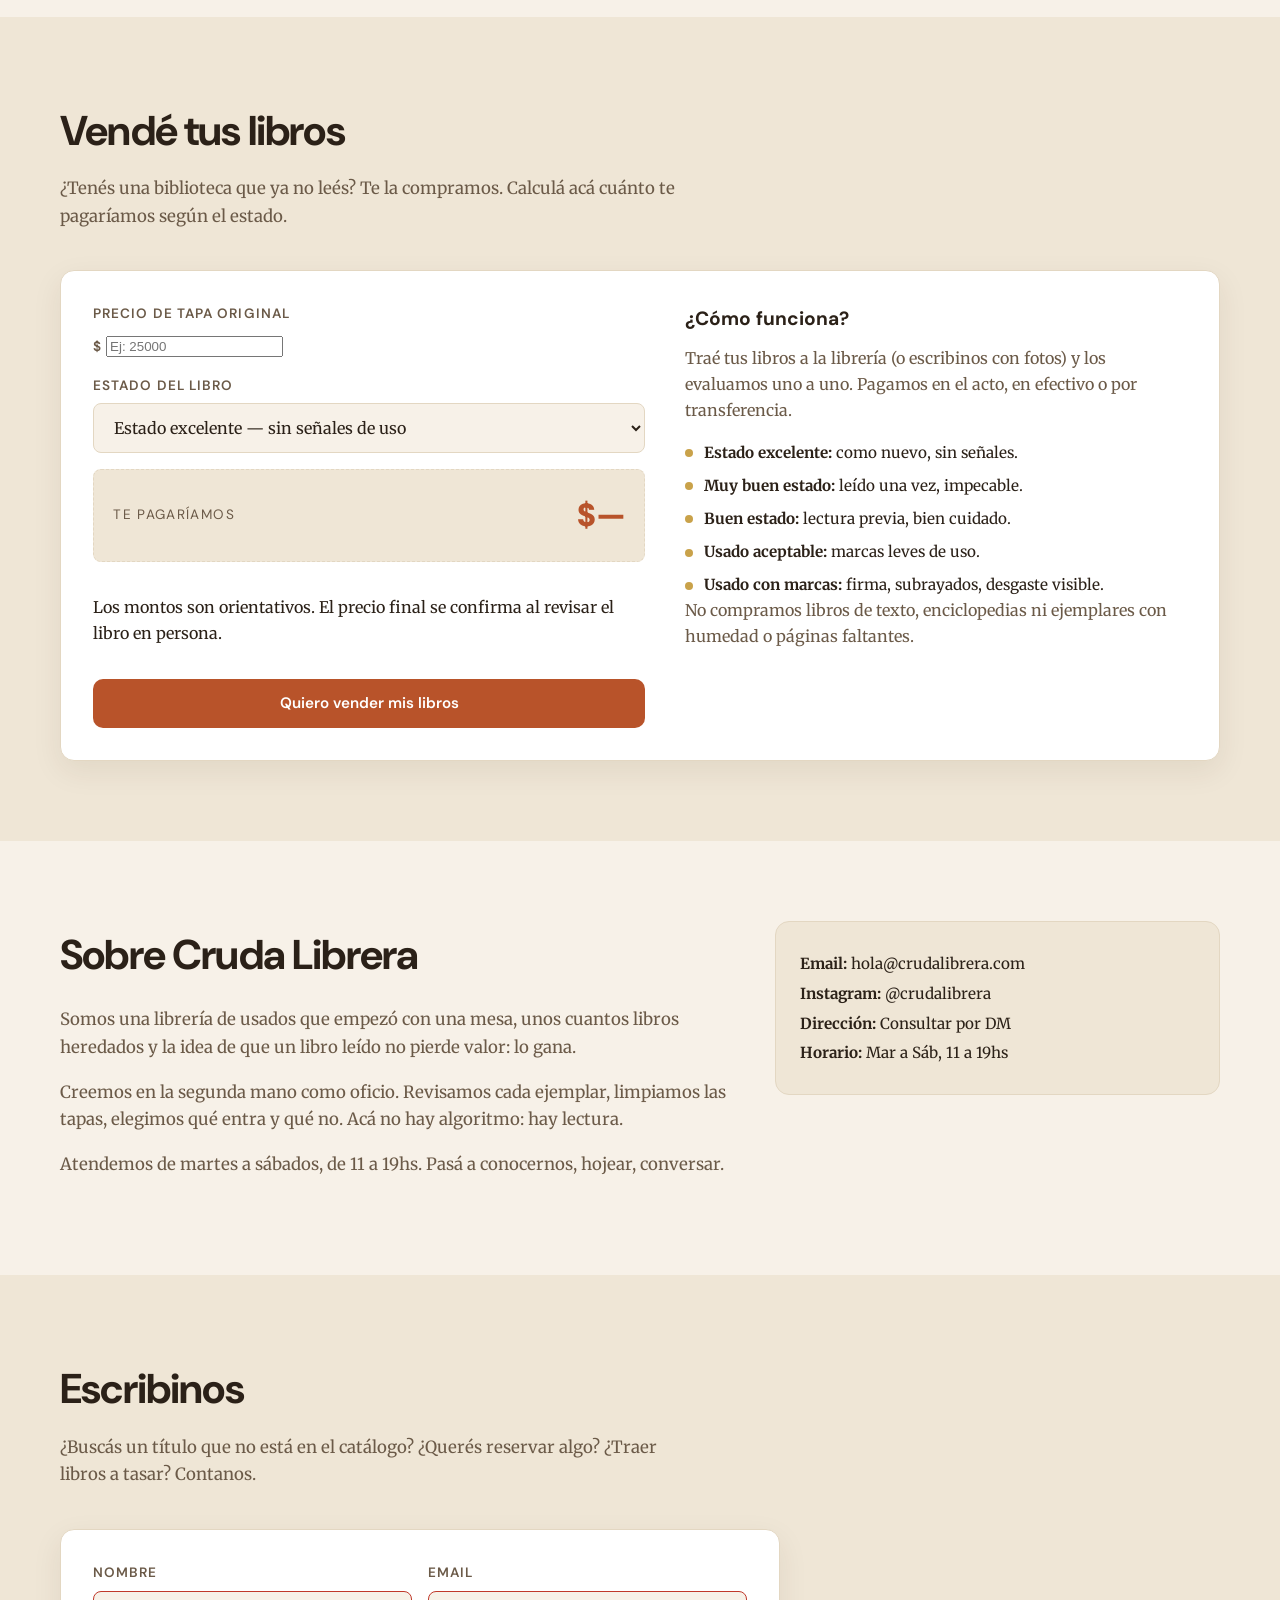
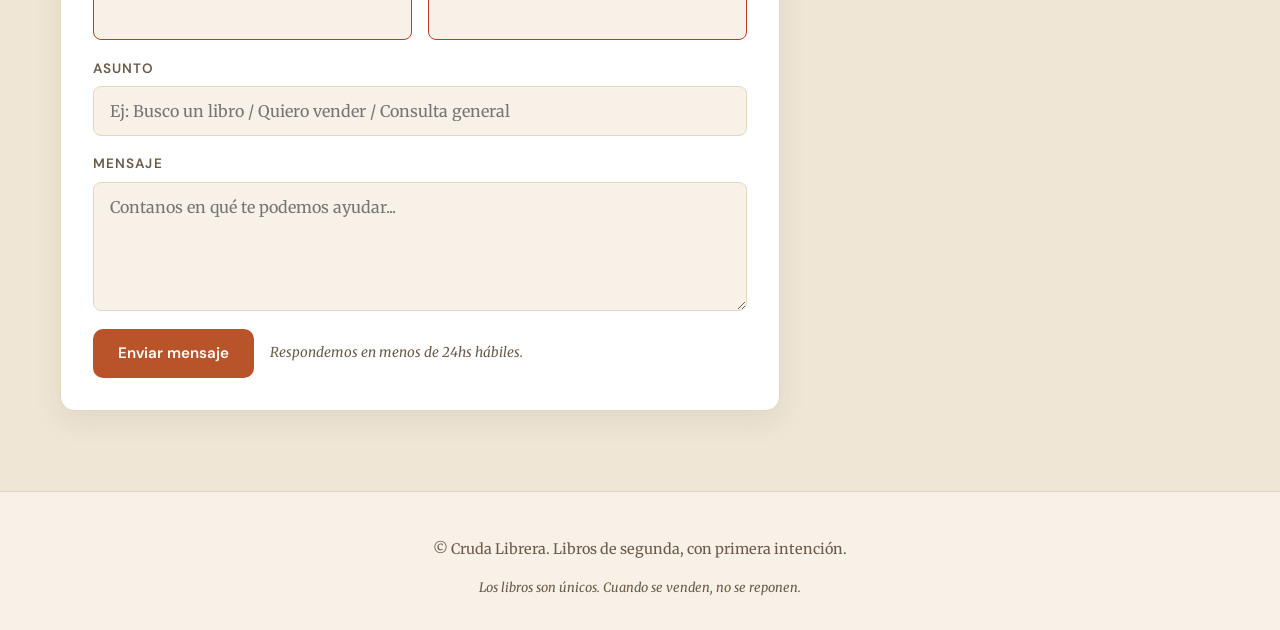
==== commit ae89347f: "Refactor index.html for used book focus Updated the HTML structure and content for the Cruda Librera" ====
--- a/index.html
+++ b/index.html
@@ -3,8 +3,8 @@
 <head>
   <meta charset="UTF-8" />
   <meta name="viewport" content="width=device-width, initial-scale=1.0" />
-  <title>Cruda Librera — Librería de autor</title>
-  <meta name="description" content="Cruda Librera. Librería pequeña con curaduría: narrativa, ensayo y poesía." />
+  <title>Cruda Librera — Librería de usados</title>
+  <meta name="description" content="Cruda Librera. Librería de usados con curaduría. Cada libro tiene una historia previa y una nueva espera." />
   <link rel="preconnect" href="https://fonts.googleapis.com">
   <link rel="preconnect" href="https://fonts.gstatic.com" crossorigin>
   <link href="https://fonts.googleapis.com/css2?family=DM+Sans:wght@400;500;700;900&family=Merriweather:ital,wght@0,300;0,400;0,700;1,400&display=swap" rel="stylesheet">
@@ -20,7 +20,7 @@
       </a>
       <nav class="nav">
         <a href="#catalogo">Catálogo</a>
-        <a href="#usados">Usados</a>
+        <a href="#vende">Vendé tus libros</a>
         <a href="#nosotros">Nosotros</a>
         <a href="#contacto">Contacto</a>
       </nav>
@@ -40,12 +40,12 @@
   <!-- HERO -->
   <section class="hero">
     <div class="container hero-inner">
-      <p class="eyebrow">Librería · desde 2025</p>
-      <h1 class="hero-title">Libros que <em>pesan</em>,<br/>leídos con calma.</h1>
-      <p class="hero-subtitle">Una librería pequeña con curaduría propia. Novedades, usados y recomendaciones hechas a mano.</p>
+      <p class="eyebrow">Librería de usados · desde 2025</p>
+      <h1 class="hero-title">Libros que ya fueron leídos.<br/><em>Y quieren ser leídos otra vez.</em></h1>
+      <p class="hero-subtitle">Una librería pequeña, hecha de segunda mano y primera elección. Cada libro que ves acá fue revisado, elegido y puesto en mesa con cariño.</p>
       <div class="hero-actions">
-        <a href="#catalogo" class="btn btn-primary">Ver catálogo</a>
-        <a href="#usados" class="btn btn-ghost">¿Tenés usados?</a>
+        <a href="#catalogo" class="btn btn-primary">Ver el catálogo</a>
+        <a href="#vende" class="btn btn-ghost">¿Tenés libros para vender?</a>
       </div>
     </div>
   </section>
@@ -54,53 +54,58 @@
   <section id="catalogo" class="section">
     <div class="container">
       <div class="section-head">
-        <h2 class="section-title">Novedades</h2>
-        <p class="section-sub">Lo último que llegó a la mesa. Desplazate para conocer cada tapa.</p>
+        <h2 class="section-title">Nuestro catálogo</h2>
+        <p class="section-sub">Libros usados, uno por uno. Cada tapa muestra el estado real. Lo que ves es lo que hay.</p>
       </div>
       <div id="books-grid" class="books-grid"></div>
     </div>
   </section>
 
-  <!-- USADOS -->
-  <section id="usados" class="section section-alt">
+  <!-- VENDÉ TUS LIBROS -->
+  <section id="vende" class="section section-alt">
     <div class="container">
       <div class="section-head">
-        <h2 class="section-title">Usados</h2>
-        <p class="section-sub">Calculá el precio según el estado del libro. Todos nuestros usados pasan por una revisión manual.</p>
+        <h2 class="section-title">Vendé tus libros</h2>
+        <p class="section-sub">¿Tenés una biblioteca que ya no leés? Te la compramos. Calculá acá cuánto te pagaríamos según el estado.</p>
       </div>
 
       <div class="calculator">
         <div class="calc-form">
           <label class="field">
-            <span>Libro</span>
-            <select id="calc-book"></select>
-          </label>
-          <label class="field">
-            <span>Estado</span>
+            <span>Precio de tapa original</span>
+            <div class="input-money">
+              <span>$</span>
+              <input type="number" id="calc-original" min="0" step="100" placeholder="Ej: 25000" />
+            </div>
+          </label>
+          <label class="field">
+            <span>Estado del libro</span>
             <select id="calc-state">
-              <option value="0.90">90% — Estado excelente</option>
-              <option value="0.80">80% — Muy buen estado</option>
-              <option value="0.70">70% — Buen estado</option>
-              <option value="0.60">60% — Usado sin marcas</option>
-              <option value="0.50">50% — Usado con marcas</option>
+              <option value="0.50">Estado excelente — sin señales de uso</option>
+              <option value="0.40">Muy buen estado — mínimas señales</option>
+              <option value="0.30">Buen estado — leído, bien cuidado</option>
+              <option value="0.20">Usado aceptable — marcas leves</option>
+              <option value="0.10">Usado con marcas — firma, subrayados, desgaste</option>
             </select>
           </label>
           <div class="calc-result" aria-live="polite">
-            <span class="calc-label">Precio usado</span>
+            <span class="calc-label">Te pagaríamos</span>
             <span id="calc-price" class="calc-price">$—</span>
           </div>
-          <button id="calc-add" class="btn btn-primary">Agregar al carrito de consultas</button>
+          <p class="calc-note">Los montos son orientativos. El precio final se confirma al revisar el libro en persona.</p>
+          <button id="calc-contact" class="btn btn-primary">Quiero vender mis libros</button>
         </div>
         <aside class="calc-info">
           <h3>¿Cómo funciona?</h3>
-          <p>Elegí un libro del catálogo (o cualquier otro), seleccioná el estado y te mostramos el precio final. Los usados se reservan por 48hs.</p>
+          <p>Traé tus libros a la librería (o escribinos con fotos) y los evaluamos uno a uno. Pagamos en el acto, en efectivo o por transferencia.</p>
           <ul>
-            <li><strong>90%</strong> Como nuevo, sin detalles.</li>
-            <li><strong>80%</strong> Mínimas señales de uso.</li>
-            <li><strong>70%</strong> Lectura previa, bien cuidado.</li>
-            <li><strong>60%</strong> Usado, sin marcas de dueño.</li>
-            <li><strong>50%</strong> Usado con marcas (firma, subrayados).</li>
+            <li><strong>Estado excelente:</strong> como nuevo, sin señales.</li>
+            <li><strong>Muy buen estado:</strong> leído una vez, impecable.</li>
+            <li><strong>Buen estado:</strong> lectura previa, bien cuidado.</li>
+            <li><strong>Usado aceptable:</strong> marcas leves de uso.</li>
+            <li><strong>Usado con marcas:</strong> firma, subrayados, desgaste visible.</li>
           </ul>
+          <p class="calc-fine">No compramos libros de texto, enciclopedias ni ejemplares con humedad o páginas faltantes.</p>
         </aside>
       </div>
     </div>
@@ -111,23 +116,25 @@
     <div class="container about">
       <div>
         <h2 class="section-title">Sobre Cruda Librera</h2>
-        <p>Somos una librería pequeña que empezó con una mesa, unos cuantos libros y la idea de que vender libros es también recomendarlos. Acá no hay algoritmo: hay lectura.</p>
-        <p>Atendemos de martes a sábados, de 11 a 19hs. Pasá a conocernos o escribinos.</p>
+        <p>Somos una librería de usados que empezó con una mesa, unos cuantos libros heredados y la idea de que un libro leído no pierde valor: lo gana.</p>
+        <p>Creemos en la segunda mano como oficio. Revisamos cada ejemplar, limpiamos las tapas, elegimos qué entra y qué no. Acá no hay algoritmo: hay lectura.</p>
+        <p>Atendemos de martes a sábados, de 11 a 19hs. Pasá a conocernos, hojear, conversar.</p>
       </div>
       <div class="about-contact">
         <p><strong>Email:</strong> hola@crudalibrera.com</p>
         <p><strong>Instagram:</strong> @crudalibrera</p>
         <p><strong>Dirección:</strong> Consultar por DM</p>
-      </div>
-    </div>
-  </section>
-
-  <!-- CONTACTO (NUEVO) -->
+        <p><strong>Horario:</strong> Mar a Sáb, 11 a 19hs</p>
+      </div>
+    </div>
+  </section>
+
+  <!-- CONTACTO -->
   <section id="contacto" class="section section-alt">
     <div class="container">
       <div class="section-head">
         <h2 class="section-title">Escribinos</h2>
-        <p class="section-sub">¿Buscás un libro que no está en el catálogo? ¿Querés reservar un título? Contanos.</p>
+        <p class="section-sub">¿Buscás un título que no está en el catálogo? ¿Querés reservar algo? ¿Traer libros a tasar? Contanos.</p>
       </div>
 
       <form id="contact-form" class="contact-form" novalidate>
@@ -143,7 +150,7 @@
         </div>
         <label class="field">
           <span>Asunto</span>
-          <input type="text" name="subject" required placeholder="Ej: Consulta por un libro" />
+          <input type="text" name="subject" required placeholder="Ej: Busco un libro / Quiero vender / Consulta general" />
         </label>
         <label class="field">
           <span>Mensaje</span>
@@ -161,8 +168,8 @@
   <!-- FOOTER -->
   <footer class="site-footer">
     <div class="container footer-inner">
-      <p>© <span id="year"></span> Cruda Librera. Hecho con libros y café.</p>
-      <p class="foot-note">Los precios pueden variar sin previo aviso.</p>
+      <p>© <span id="year"></span> Cruda Librera. Libros de segunda, con primera intención.</p>
+      <p class="foot-note">Los libros son únicos. Cuando se venden, no se reponen.</p>
     </div>
   </footer>
 
@@ -170,7 +177,7 @@
   <aside id="cart-panel" class="cart-panel" aria-hidden="true">
     <div class="cart-panel-inner">
       <div class="cart-head">
-        <h3>Tu consulta</h3>
+        <h3>Tu selección</h3>
         <button id="cart-close" class="icon-btn" aria-label="Cerrar carrito">
           <svg viewBox="0 0 24 24" fill="none" stroke="currentColor" stroke-width="2" stroke-linecap="round" stroke-linejoin="round"><line x1="18" y1="6" x2="6" y2="18"/><line x1="6" y1="6" x2="18" y2="18"/></svg>
         </button>
@@ -181,12 +188,13 @@
           <span>Total</span>
           <strong id="cart-total-amount">$0</strong>
         </div>
+        <p class="cart-note">Cada ejemplar es único. Lo reservamos 48hs al confirmar.</p>
         <button id="cart-pay-mp" class="btn btn-mp" disabled>
           <svg viewBox="0 0 24 24" fill="none" stroke="currentColor" stroke-width="2" stroke-linecap="round" stroke-linejoin="round"><rect x="2" y="5" width="20" height="14" rx="2"/><line x1="2" y1="10" x2="22" y2="10"/></svg>
           Pagar con Mercado Pago
         </button>
-        <button id="cart-send-wa" class="btn btn-primary" disabled>Consultar por WhatsApp</button>
-        <button id="cart-send-mail" class="btn btn-ghost" disabled>Consultar por email</button>
+        <button id="cart-send-wa" class="btn btn-primary" disabled>Reservar por WhatsApp</button>
+        <button id="cart-send-mail" class="btn btn-ghost" disabled>Reservar por email</button>
         <button id="cart-clear" class="btn btn-ghost">Vaciar</button>
       </div>
     </div>
--- a/styles.css
+++ b/styles.css
@@ -575,4 +575,267 @@
   .book-cover-title { font-size: 1rem; }
   .book-cover { padding: 1rem; }
   .brand-name { display: none; }
-}+}
+/* =========================
+   Formulario de contacto
+   ========================= */
+.contact-form {
+  background: var(--surface);
+  border: 1px solid var(--border);
+  border-radius: var(--radius);
+  padding: 2rem;
+  box-shadow: var(--shadow);
+  max-width: 720px;
+  display: flex;
+  flex-direction: column;
+  gap: 1.1rem;
+}
+.form-row {
+  display: grid;
+  grid-template-columns: 1fr 1fr;
+  gap: 1rem;
+}
+.contact-form input,
+.contact-form textarea {
+  font-family: var(--font-serif);
+  font-size: 1rem;
+  padding: .85rem 1rem;
+  border-radius: var(--radius-sm);
+  border: 1px solid var(--border);
+  background: var(--bg);
+  color: var(--text);
+  resize: vertical;
+  transition: border-color .2s, box-shadow .2s;
+}
+.contact-form input:focus,
+.contact-form textarea:focus {
+  outline: none;
+  border-color: var(--accent);
+  box-shadow: 0 0 0 3px color-mix(in srgb, var(--accent) 20%, transparent);
+}
+.contact-form input:invalid:not(:placeholder-shown),
+.contact-form textarea:invalid:not(:placeholder-shown) {
+  border-color: #c0392b;
+}
+.form-actions {
+  display: flex;
+  align-items: center;
+  gap: 1rem;
+  flex-wrap: wrap;
+}
+.form-note {
+  font-size: .85rem;
+  color: var(--text-soft);
+  font-style: italic;
+}
+.form-status {
+  font-size: .95rem;
+  padding: .8rem 1rem;
+  border-radius: var(--radius-sm);
+  display: none;
+}
+.form-status.success {
+  display: block;
+  background: color-mix(in srgb, #2e7d32 15%, transparent);
+  color: #2e7d32;
+  border: 1px solid color-mix(in srgb, #2e7d32 30%, transparent);
+}
+[data-theme="dark"] .form-status.success { color: #81c784; }
+.form-status.error {
+  display: block;
+  background: color-mix(in srgb, #c0392b 15%, transparent);
+  color: #c0392b;
+  border: 1px solid color-mix(in srgb, #c0392b 30%, transparent);
+}
+[data-theme="dark"] .form-status.error { color: #ef9a9a; }
+
+@media (max-width: 520px) {
+  .form-row { grid-template-columns: 1fr; }
+  .contact-form { padding: 1.25rem; }
+}
+
+/* =========================
+   Carrito — total + botón MP
+   ========================= */
+.cart-total {
+  display: flex;
+  justify-content: space-between;
+  align-items: center;
+  padding: .9rem 1rem;
+  background: var(--bg-alt);
+  border-radius: var(--radius-sm);
+  border: 1px solid var(--border);
+  margin-bottom: .5rem;
+  font-family: var(--font-sans);
+}
+.cart-total span {
+  font-size: .85rem;
+  text-transform: uppercase;
+  letter-spacing: .1em;
+  color: var(--text-soft);
+}
+.cart-total strong {
+  font-size: 1.3rem;
+  color: var(--accent);
+  font-weight: 900;
+}
+
+.btn-mp {
+  background: #00b1ea;
+  color: #fff;
+  display: inline-flex;
+  align-items: center;
+  justify-content: center;
+  gap: .6rem;
+  font-weight: 700;
+  transition: all .2s;
+}
+.btn-mp:hover:not(:disabled) {
+  background: #009fd4;
+  transform: translateY(-1px);
+}
+.btn-mp:disabled {
+  opacity: .5;
+  cursor: not-allowed;
+}
+.btn-mp svg { width: 18px; height: 18px; }
+
+/* =========================
+   Modal Mercado Pago
+   ========================= */
+.mp-modal {
+  position: fixed;
+  inset: 0;
+  z-index: 200;
+  display: grid;
+  place-items: center;
+  padding: 1rem;
+  opacity: 0;
+  pointer-events: none;
+  transition: opacity .25s;
+}
+.mp-modal.open {
+  opacity: 1;
+  pointer-events: auto;
+}
+.mp-modal-backdrop {
+  position: absolute;
+  inset: 0;
+  background: rgba(0, 0, 0, 0.55);
+  backdrop-filter: blur(4px);
+}
+.mp-modal-content {
+  position: relative;
+  background: var(--surface);
+  border-radius: var(--radius);
+  max-width: 480px;
+  width: 100%;
+  padding: 2rem;
+  box-shadow: 0 30px 60px rgba(0,0,0,0.3);
+  transform: translateY(20px);
+  transition: transform .3s ease;
+  max-height: 90vh;
+  overflow-y: auto;
+}
+.mp-modal.open .mp-modal-content { transform: translateY(0); }
+.mp-modal-close {
+  position: absolute;
+  top: 1rem;
+  right: 1rem;
+}
+.mp-modal-header {
+  display: flex;
+  align-items: center;
+  gap: 1rem;
+  margin-bottom: 1.5rem;
+}
+.mp-logo {
+  display: flex;
+  align-items: center;
+  font-family: var(--font-sans);
+  font-weight: 900;
+  font-size: 1.4rem;
+  background: #00b1ea;
+  color: #fff;
+  padding: .5rem .8rem;
+  border-radius: 10px;
+  letter-spacing: -.02em;
+}
+.mp-logo span { color: #fff; }
+.mp-modal-header h3 {
+  margin: 0;
+  font-size: 1.3rem;
+  font-weight: 700;
+}
+.mp-modal-body { margin-bottom: 1.5rem; }
+.mp-summary {
+  background: var(--bg-alt);
+  border: 1px solid var(--border);
+  border-radius: var(--radius-sm);
+  padding: 1rem;
+  margin-bottom: 1rem;
+  max-height: 180px;
+  overflow-y: auto;
+  display: flex;
+  flex-direction: column;
+  gap: .5rem;
+}
+.mp-summary-item {
+  display: flex;
+  justify-content: space-between;
+  gap: 1rem;
+  font-size: .9rem;
+  padding-bottom: .5rem;
+  border-bottom: 1px dashed var(--border);
+}
+.mp-summary-item:last-child { border-bottom: none; padding-bottom: 0; }
+.mp-summary-item-name {
+  font-family: var(--font-sans);
+  font-weight: 600;
+  flex: 1;
+  min-width: 0;
+}
+.mp-summary-item-price {
+  font-family: var(--font-sans);
+  font-weight: 700;
+  color: var(--accent);
+  white-space: nowrap;
+}
+.mp-total {
+  display: flex;
+  justify-content: space-between;
+  align-items: center;
+  padding: 1rem 0;
+  border-top: 2px solid var(--border);
+  margin-bottom: 1rem;
+  font-family: var(--font-sans);
+}
+.mp-total span {
+  font-size: .9rem;
+  text-transform: uppercase;
+  letter-spacing: .1em;
+  color: var(--text-soft);
+}
+.mp-total strong {
+  font-size: 1.8rem;
+  color: var(--accent);
+  font-weight: 900;
+}
+.mp-note {
+  font-size: .88rem;
+  color: var(--text-soft);
+  margin: 0;
+  line-height: 1.5;
+}
+.mp-modal-actions { text-align: center; }
+.btn-mp-big {
+  width: 100%;
+  padding: 1rem;
+  font-size: 1.05rem;
+  border-radius: 12px;
+}
+.mp-secure {
+  font-size: .8rem;
+  color: var(--text-soft);
+  margin: .8rem 0 0;
+}
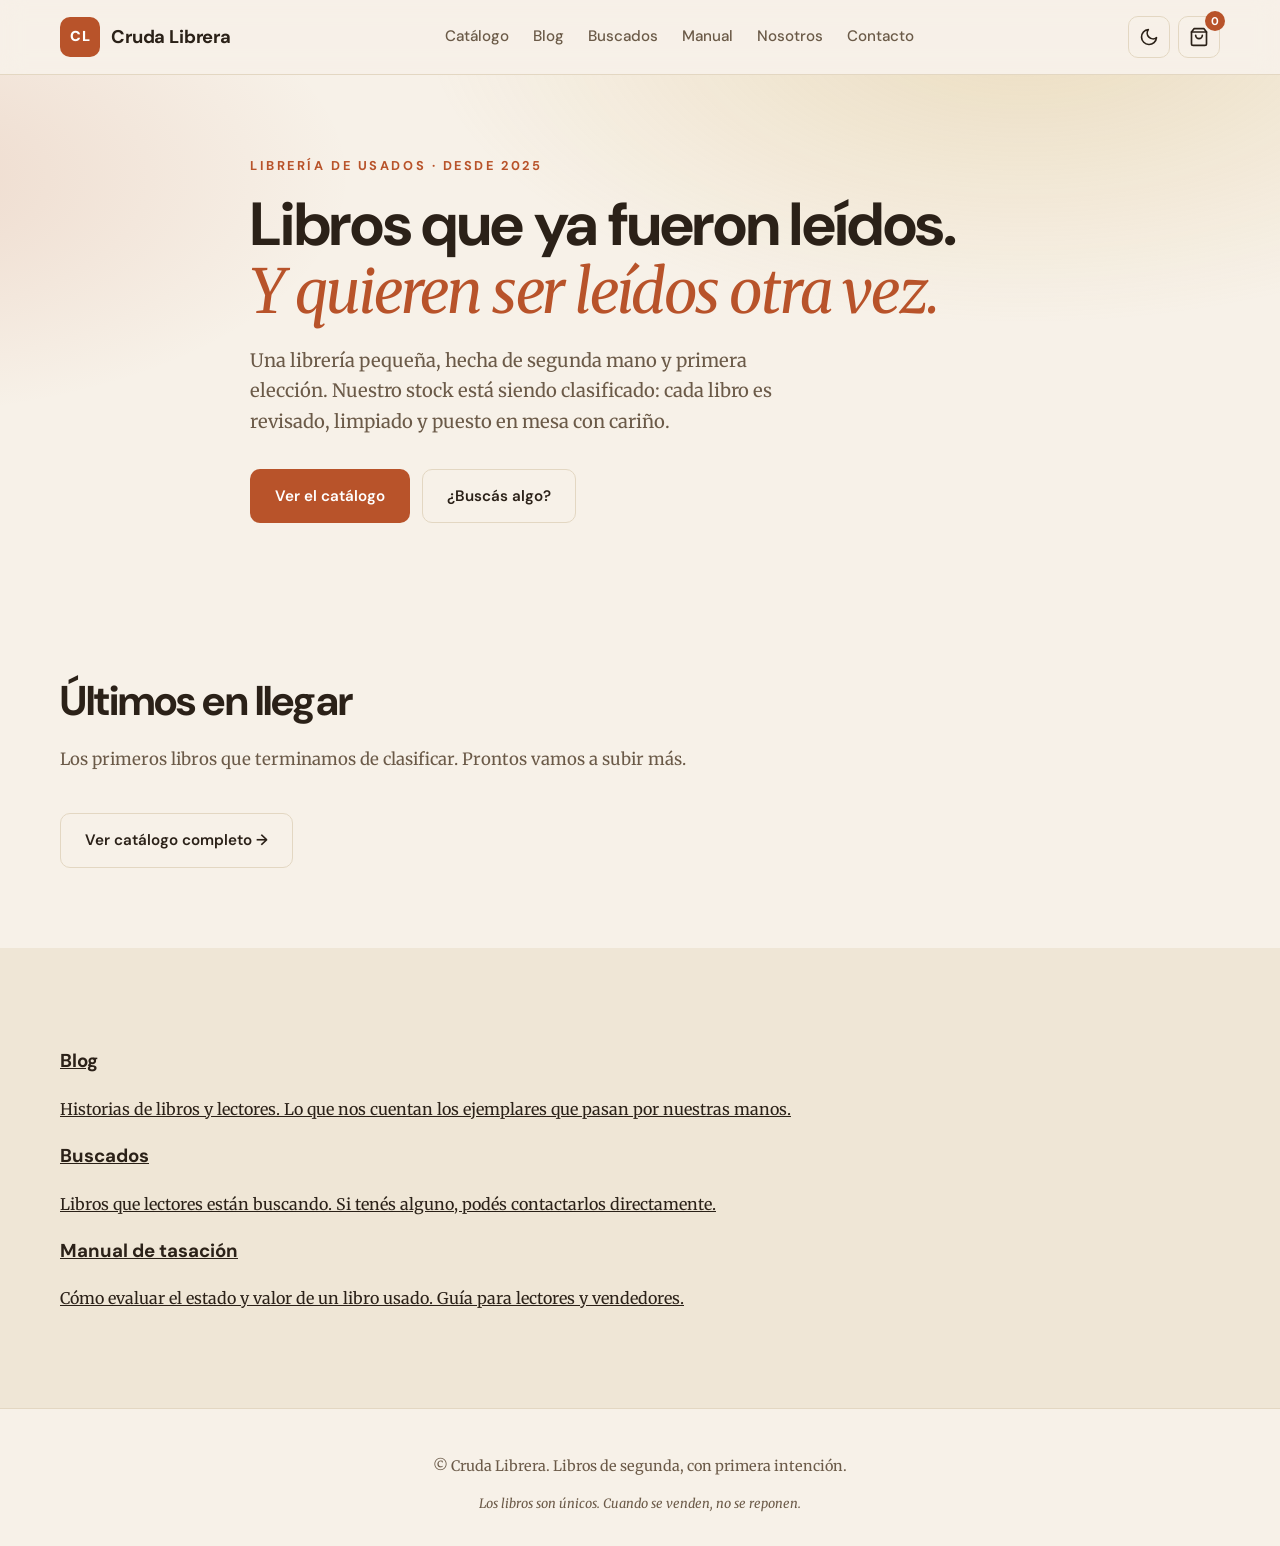
==== commit 6942fef1: "Revise HTML structure and content for Cruda Librera Updated the description meta tag and modified li" ====
--- a/index.html
+++ b/index.html
@@ -4,32 +4,33 @@
   <meta charset="UTF-8" />
   <meta name="viewport" content="width=device-width, initial-scale=1.0" />
   <title>Cruda Librera — Librería de usados</title>
-  <meta name="description" content="Cruda Librera. Librería de usados con curaduría. Cada libro tiene una historia previa y una nueva espera." />
+  <meta name="description" content="Cruda Librera. Librería de usados con curaduría. Stock en proceso de clasificación." />
   <link rel="preconnect" href="https://fonts.googleapis.com">
   <link rel="preconnect" href="https://fonts.gstatic.com" crossorigin>
   <link href="https://fonts.googleapis.com/css2?family=DM+Sans:wght@400;500;700;900&family=Merriweather:ital,wght@0,300;0,400;0,700;1,400&display=swap" rel="stylesheet">
   <link rel="stylesheet" href="styles.css" />
 </head>
 <body>
-  <!-- HEADER -->
   <header class="site-header">
     <div class="container header-inner">
-      <a href="#" class="brand">
+      <a href="index.html" class="brand">
         <span class="brand-mark">CL</span>
         <span class="brand-name">Cruda Librera</span>
       </a>
       <nav class="nav">
-        <a href="#catalogo">Catálogo</a>
-        <a href="#vende">Vendé tus libros</a>
-        <a href="#nosotros">Nosotros</a>
-        <a href="#contacto">Contacto</a>
+        <a href="catalogo.html">Catálogo</a>
+        <a href="blog.html">Blog</a>
+        <a href="buscados.html">Buscados</a>
+        <a href="manual-tasacion.html">Manual</a>
+        <a href="nosotros.html">Nosotros</a>
+        <a href="contacto.html">Contacto</a>
       </nav>
       <div class="header-actions">
         <button id="theme-toggle" class="icon-btn" aria-label="Cambiar tema">
           <svg class="icon-sun" viewBox="0 0 24 24" fill="none" stroke="currentColor" stroke-width="2" stroke-linecap="round" stroke-linejoin="round"><circle cx="12" cy="12" r="4"/><path d="M12 2v2M12 20v2M4.93 4.93l1.41 1.41M17.66 17.66l1.41 1.41M2 12h2M20 12h2M4.93 19.07l1.41-1.41M17.66 6.34l1.41-1.41"/></svg>
           <svg class="icon-moon" viewBox="0 0 24 24" fill="none" stroke="currentColor" stroke-width="2" stroke-linecap="round" stroke-linejoin="round"><path d="M21 12.79A9 9 0 1 1 11.21 3 7 7 0 0 0 21 12.79z"/></svg>
         </button>
-        <button id="cart-toggle" class="icon-btn cart-btn" aria-label="Carrito de consultas">
+        <button id="cart-toggle" class="icon-btn cart-btn" aria-label="Carrito">
           <svg viewBox="0 0 24 24" fill="none" stroke="currentColor" stroke-width="2" stroke-linecap="round" stroke-linejoin="round"><path d="M6 2L3 6v14a2 2 0 0 0 2 2h14a2 2 0 0 0 2-2V6l-3-4z"/><line x1="3" y1="6" x2="21" y2="6"/><path d="M16 10a4 4 0 0 1-8 0"/></svg>
           <span id="cart-count" class="cart-count">0</span>
         </button>
@@ -37,135 +38,48 @@
     </div>
   </header>
 
-  <!-- HERO -->
   <section class="hero">
     <div class="container hero-inner">
       <p class="eyebrow">Librería de usados · desde 2025</p>
       <h1 class="hero-title">Libros que ya fueron leídos.<br/><em>Y quieren ser leídos otra vez.</em></h1>
-      <p class="hero-subtitle">Una librería pequeña, hecha de segunda mano y primera elección. Cada libro que ves acá fue revisado, elegido y puesto en mesa con cariño.</p>
+      <p class="hero-subtitle">Una librería pequeña, hecha de segunda mano y primera elección. Nuestro stock está siendo clasificado: cada libro es revisado, limpiado y puesto en mesa con cariño.</p>
       <div class="hero-actions">
-        <a href="#catalogo" class="btn btn-primary">Ver el catálogo</a>
-        <a href="#vende" class="btn btn-ghost">¿Tenés libros para vender?</a>
+        <a href="catalogo.html" class="btn btn-primary">Ver el catálogo</a>
+        <a href="buscados.html" class="btn btn-ghost">¿Buscás algo?</a>
       </div>
     </div>
   </section>
 
-  <!-- CATÁLOGO -->
-  <section id="catalogo" class="section">
+  <section class="section">
     <div class="container">
       <div class="section-head">
-        <h2 class="section-title">Nuestro catálogo</h2>
-        <p class="section-sub">Libros usados, uno por uno. Cada tapa muestra el estado real. Lo que ves es lo que hay.</p>
+        <h2 class="section-title">Últimos en llegar</h2>
+        <p class="section-sub">Los primeros libros que terminamos de clasificar. Prontos vamos a subir más.</p>
       </div>
-      <div id="books-grid" class="books-grid"></div>
-    </div>
-  </section>
-
-  <!-- VENDÉ TUS LIBROS -->
-  <section id="vende" class="section section-alt">
-    <div class="container">
-      <div class="section-head">
-        <h2 class="section-title">Vendé tus libros</h2>
-        <p class="section-sub">¿Tenés una biblioteca que ya no leés? Te la compramos. Calculá acá cuánto te pagaríamos según el estado.</p>
-      </div>
-
-      <div class="calculator">
-        <div class="calc-form">
-          <label class="field">
-            <span>Precio de tapa original</span>
-            <div class="input-money">
-              <span>$</span>
-              <input type="number" id="calc-original" min="0" step="100" placeholder="Ej: 25000" />
-            </div>
-          </label>
-          <label class="field">
-            <span>Estado del libro</span>
-            <select id="calc-state">
-              <option value="0.50">Estado excelente — sin señales de uso</option>
-              <option value="0.40">Muy buen estado — mínimas señales</option>
-              <option value="0.30">Buen estado — leído, bien cuidado</option>
-              <option value="0.20">Usado aceptable — marcas leves</option>
-              <option value="0.10">Usado con marcas — firma, subrayados, desgaste</option>
-            </select>
-          </label>
-          <div class="calc-result" aria-live="polite">
-            <span class="calc-label">Te pagaríamos</span>
-            <span id="calc-price" class="calc-price">$—</span>
-          </div>
-          <p class="calc-note">Los montos son orientativos. El precio final se confirma al revisar el libro en persona.</p>
-          <button id="calc-contact" class="btn btn-primary">Quiero vender mis libros</button>
-        </div>
-        <aside class="calc-info">
-          <h3>¿Cómo funciona?</h3>
-          <p>Traé tus libros a la librería (o escribinos con fotos) y los evaluamos uno a uno. Pagamos en el acto, en efectivo o por transferencia.</p>
-          <ul>
-            <li><strong>Estado excelente:</strong> como nuevo, sin señales.</li>
-            <li><strong>Muy buen estado:</strong> leído una vez, impecable.</li>
-            <li><strong>Buen estado:</strong> lectura previa, bien cuidado.</li>
-            <li><strong>Usado aceptable:</strong> marcas leves de uso.</li>
-            <li><strong>Usado con marcas:</strong> firma, subrayados, desgaste visible.</li>
-          </ul>
-          <p class="calc-fine">No compramos libros de texto, enciclopedias ni ejemplares con humedad o páginas faltantes.</p>
-        </aside>
+      <div id="featured-grid" class="books-grid"></div>
+      <div class="section-cta">
+        <a href="catalogo.html" class="btn btn-ghost">Ver catálogo completo →</a>
       </div>
     </div>
   </section>
 
-  <!-- NOSOTROS -->
-  <section id="nosotros" class="section">
-    <div class="container about">
-      <div>
-        <h2 class="section-title">Sobre Cruda Librera</h2>
-        <p>Somos una librería de usados que empezó con una mesa, unos cuantos libros heredados y la idea de que un libro leído no pierde valor: lo gana.</p>
-        <p>Creemos en la segunda mano como oficio. Revisamos cada ejemplar, limpiamos las tapas, elegimos qué entra y qué no. Acá no hay algoritmo: hay lectura.</p>
-        <p>Atendemos de martes a sábados, de 11 a 19hs. Pasá a conocernos, hojear, conversar.</p>
-      </div>
-      <div class="about-contact">
-        <p><strong>Email:</strong> hola@crudalibrera.com</p>
-        <p><strong>Instagram:</strong> @crudalibrera</p>
-        <p><strong>Dirección:</strong> Consultar por DM</p>
-        <p><strong>Horario:</strong> Mar a Sáb, 11 a 19hs</p>
-      </div>
+  <section class="section section-alt">
+    <div class="container home-links">
+      <a href="blog.html" class="home-link-card">
+        <h3>Blog</h3>
+        <p>Historias de libros y lectores. Lo que nos cuentan los ejemplares que pasan por nuestras manos.</p>
+      </a>
+      <a href="buscados.html" class="home-link-card">
+        <h3>Buscados</h3>
+        <p>Libros que lectores están buscando. Si tenés alguno, podés contactarlos directamente.</p>
+      </a>
+      <a href="manual-tasacion.html" class="home-link-card">
+        <h3>Manual de tasación</h3>
+        <p>Cómo evaluar el estado y valor de un libro usado. Guía para lectores y vendedores.</p>
+      </a>
     </div>
   </section>
 
-  <!-- CONTACTO -->
-  <section id="contacto" class="section section-alt">
-    <div class="container">
-      <div class="section-head">
-        <h2 class="section-title">Escribinos</h2>
-        <p class="section-sub">¿Buscás un título que no está en el catálogo? ¿Querés reservar algo? ¿Traer libros a tasar? Contanos.</p>
-      </div>
-
-      <form id="contact-form" class="contact-form" novalidate>
-        <div class="form-row">
-          <label class="field">
-            <span>Nombre</span>
-            <input type="text" name="name" required autocomplete="name" />
-          </label>
-          <label class="field">
-            <span>Email</span>
-            <input type="email" name="email" required autocomplete="email" />
-          </label>
-        </div>
-        <label class="field">
-          <span>Asunto</span>
-          <input type="text" name="subject" required placeholder="Ej: Busco un libro / Quiero vender / Consulta general" />
-        </label>
-        <label class="field">
-          <span>Mensaje</span>
-          <textarea name="message" rows="5" required placeholder="Contanos en qué te podemos ayudar..."></textarea>
-        </label>
-        <div class="form-actions">
-          <button type="submit" class="btn btn-primary">Enviar mensaje</button>
-          <span class="form-note">Respondemos en menos de 24hs hábiles.</span>
-        </div>
-        <div id="form-status" class="form-status" role="status" aria-live="polite"></div>
-      </form>
-    </div>
-  </section>
-
-  <!-- FOOTER -->
   <footer class="site-footer">
     <div class="container footer-inner">
       <p>© <span id="year"></span> Cruda Librera. Libros de segunda, con primera intención.</p>
@@ -173,12 +87,11 @@
     </div>
   </footer>
 
-  <!-- CARRITO LATERAL -->
   <aside id="cart-panel" class="cart-panel" aria-hidden="true">
     <div class="cart-panel-inner">
       <div class="cart-head">
         <h3>Tu selección</h3>
-        <button id="cart-close" class="icon-btn" aria-label="Cerrar carrito">
+        <button id="cart-close" class="icon-btn" aria-label="Cerrar">
           <svg viewBox="0 0 24 24" fill="none" stroke="currentColor" stroke-width="2" stroke-linecap="round" stroke-linejoin="round"><line x1="18" y1="6" x2="6" y2="18"/><line x1="6" y1="6" x2="18" y2="18"/></svg>
         </button>
       </div>
@@ -189,10 +102,7 @@
           <strong id="cart-total-amount">$0</strong>
         </div>
         <p class="cart-note">Cada ejemplar es único. Lo reservamos 48hs al confirmar.</p>
-        <button id="cart-pay-mp" class="btn btn-mp" disabled>
-          <svg viewBox="0 0 24 24" fill="none" stroke="currentColor" stroke-width="2" stroke-linecap="round" stroke-linejoin="round"><rect x="2" y="5" width="20" height="14" rx="2"/><line x1="2" y1="10" x2="22" y2="10"/></svg>
-          Pagar con Mercado Pago
-        </button>
+        <button id="cart-pay-mp" class="btn btn-mp" disabled>Pagar con Mercado Pago</button>
         <button id="cart-send-wa" class="btn btn-primary" disabled>Reservar por WhatsApp</button>
         <button id="cart-send-mail" class="btn btn-ghost" disabled>Reservar por email</button>
         <button id="cart-clear" class="btn btn-ghost">Vaciar</button>
@@ -201,18 +111,15 @@
   </aside>
   <div id="cart-backdrop" class="cart-backdrop"></div>
 
-  <!-- MODAL MERCADO PAGO -->
-  <div id="mp-modal" class="mp-modal" aria-hidden="true" role="dialog" aria-labelledby="mp-modal-title">
+  <div id="mp-modal" class="mp-modal" aria-hidden="true">
     <div class="mp-modal-backdrop"></div>
     <div class="mp-modal-content">
       <button id="mp-modal-close" class="icon-btn mp-modal-close" aria-label="Cerrar">
         <svg viewBox="0 0 24 24" fill="none" stroke="currentColor" stroke-width="2" stroke-linecap="round" stroke-linejoin="round"><line x1="18" y1="6" x2="6" y2="18"/><line x1="6" y1="6" x2="18" y2="18"/></svg>
       </button>
       <div class="mp-modal-header">
-        <div class="mp-logo">
-          <span>M</span>P
-        </div>
-        <h3 id="mp-modal-title">Confirmá tu compra</h3>
+        <div class="mp-logo"><span>M</span>P</div>
+        <h3>Confirmá tu compra</h3>
       </div>
       <div class="mp-modal-body">
         <div id="mp-summary" class="mp-summary"></div>
@@ -220,17 +127,17 @@
           <span>Total a pagar</span>
           <strong id="mp-total-amount">$0</strong>
         </div>
-        <p class="mp-note">Serás redirigido a Mercado Pago para completar el pago de forma segura. Acepta tarjeta de crédito, débito, dinero en cuenta y efectivo.</p>
+        <p class="mp-note">Serás redirigido a Mercado Pago para completar el pago de forma segura.</p>
       </div>
       <div class="mp-modal-actions">
-        <a id="mp-confirm-btn" href="#" class="btn btn-mp btn-mp-big" target="_blank" rel="noopener">
-          Ir a Mercado Pago
-        </a>
+        <a id="mp-confirm-btn" href="#" class="btn btn-mp btn-mp-big" target="_blank">Ir a Mercado Pago</a>
         <p class="mp-secure">🔒 Pago seguro procesado por Mercado Pago</p>
       </div>
     </div>
   </div>
 
-  <script src="script.js"></script>
+  <script src="data.js"></script>
+  <script src="cart.js"></script>
+  <script src="app.js"></script>
 </body>
 </html>
--- a/styles.css
+++ b/styles.css
@@ -7,7 +7,7 @@
   --surface: #ffffff;
   --text: #2b2118;
   --text-soft: #6b5a48;
-  --accent: #b8532a;       /* terracota */
+  --accent: #b8532a;
   --accent-dark: #8f3f1e;
   --gold: #c9a24a;
   --border: #e3d7c2;
@@ -302,6 +302,29 @@
   z-index: 1;
 }
 
+/* Badge de estado */
+.book-state-badge {
+  position: absolute;
+  top: .8rem;
+  right: .8rem;
+  background: rgba(255,255,255,0.95);
+  color: #2b2118;
+  font-family: var(--font-sans);
+  font-size: .65rem;
+  font-weight: 700;
+  padding: .35rem .6rem;
+  border-radius: 6px;
+  text-transform: uppercase;
+  letter-spacing: .08em;
+  z-index: 2;
+  box-shadow: 0 2px 6px rgba(0,0,0,0.15);
+}
+.book-state-badge.excellent { background: #2e7d32; color: #fff; }
+.book-state-badge.very-good { background: #558b2f; color: #fff; }
+.book-state-badge.good { background: #f9a825; color: #2b2118; }
+.book-state-badge.fair { background: #ef6c00; color: #fff; }
+.book-state-badge.worn { background: #c62828; color: #fff; }
+
 .book-info {
   padding: .9rem .2rem 0;
 }
@@ -324,6 +347,8 @@
   justify-content: space-between;
   align-items: center;
   margin-top: .4rem;
+  flex-wrap: wrap;
+  gap: .3rem;
 }
 .book-publisher {
   font-family: var(--font-sans);
@@ -331,6 +356,12 @@
   color: var(--text-soft);
   text-transform: uppercase;
   letter-spacing: .08em;
+}
+.book-state-text {
+  font-family: var(--font-sans);
+  font-size: .75rem;
+  color: var(--text-soft);
+  font-style: italic;
 }
 .book-price {
   font-family: var(--font-sans);
@@ -346,7 +377,7 @@
 }
 
 /* =========================
-   Calculadora
+   Calculadora (vender)
    ========================= */
 .calculator {
   display: grid;
@@ -368,6 +399,45 @@
   text-transform: uppercase;
   letter-spacing: .08em;
 }
+.input-money {
+  display: flex;
+  align-items: center;
+  background: var(--bg);
+  border: 1px solid var(--border);
+  border-radius: var(--radius-sm);
+  padding: 0 1rem;
+  transition: border-color .2s, box-shadow .2s;
+}
+.input-money:focus-within {
+  border-color: var(--accent);
+  box-shadow: 0 0 0 3px color-mix(in srgb, var(--accent) 20%, transparent);
+}
+.input-money span {
+  font-family: var(--font-sans);
+  font-size: 1.1rem;
+  font-weight: 700;
+  color: var(--text-soft);
+  text-transform: none;
+  letter-spacing: 0;
+}
+.input-money input {
+  flex: 1;
+  border: none;
+  background: transparent;
+  font-family: var(--font-serif);
+  font-size: 1rem;
+  padding: .85rem .5rem;
+  color: var(--text);
+  outline: none;
+  min-width: 0;
+}
+.input-money input::-webkit-outer-spin-button,
+.input-money input::-webkit-inner-spin-button {
+  -webkit-appearance: none;
+  margin: 0;
+}
+.input-money input[type=number] { -moz-appearance: textfield; }
+
 .field select {
   font-family: var(--font-serif);
   font-size: 1rem;
@@ -403,6 +473,12 @@
   color: var(--accent);
   letter-spacing: -.02em;
 }
+.calc-note {
+  font-size: .85rem;
+  color: var(--text-soft);
+  font-style: italic;
+  margin: 0;
+}
 
 .calc-info h3 {
   margin: 0 0 .6rem;
@@ -412,7 +488,7 @@
 .calc-info ul {
   list-style: none;
   padding: 0;
-  margin: 0;
+  margin: 0 0 1rem;
   display: flex;
   flex-direction: column;
   gap: .5rem;
@@ -430,6 +506,13 @@
   background: var(--gold);
   border-radius: 50%;
 }
+.calc-fine {
+  font-size: .85rem;
+  color: var(--text-soft);
+  padding-top: .8rem;
+  border-top: 1px dashed var(--border);
+  margin: 0;
+}
 
 /* =========================
    Nosotros
@@ -449,133 +532,6 @@
 }
 .about-contact p { margin: .3rem 0; color: var(--text); font-size: .95rem; }
 
-/* =========================
-   Footer
-   ========================= */
-.site-footer {
-  border-top: 1px solid var(--border);
-  padding: 2rem 0;
-  text-align: center;
-  font-size: .9rem;
-  color: var(--text-soft);
-}
-.foot-note { margin: .3rem 0 0; font-size: .8rem; font-style: italic; }
-
-/* =========================
-   Carrito lateral
-   ========================= */
-.cart-backdrop {
-  position: fixed;
-  inset: 0;
-  background: rgba(0,0,0,0.4);
-  opacity: 0;
-  pointer-events: none;
-  transition: opacity .25s;
-  z-index: 90;
-}
-.cart-backdrop.open { opacity: 1; pointer-events: auto; }
-
-.cart-panel {
-  position: fixed;
-  top: 0; right: 0;
-  height: 100vh;
-  width: min(420px, 100%);
-  background: var(--surface);
-  border-left: 1px solid var(--border);
-  transform: translateX(100%);
-  transition: transform .3s ease;
-  z-index: 100;
-  display: flex;
-  flex-direction: column;
-}
-.cart-panel.open { transform: translateX(0); }
-.cart-panel-inner {
-  display: flex;
-  flex-direction: column;
-  height: 100%;
-  padding: 1.5rem;
-}
-.cart-head {
-  display: flex;
-  justify-content: space-between;
-  align-items: center;
-  margin-bottom: 1rem;
-}
-.cart-head h3 { margin: 0; font-size: 1.4rem; }
-.cart-items {
-  flex: 1;
-  overflow-y: auto;
-  display: flex;
-  flex-direction: column;
-  gap: .75rem;
-}
-.cart-empty {
-  text-align: center;
-  color: var(--text-soft);
-  padding: 3rem 1rem;
-  font-style: italic;
-}
-.cart-item {
-  display: flex;
-  justify-content: space-between;
-  gap: 1rem;
-  padding: .9rem;
-  background: var(--bg-alt);
-  border-radius: var(--radius-sm);
-  border: 1px solid var(--border);
-}
-.cart-item-info { flex: 1; min-width: 0; }
-.cart-item-title {
-  font-family: var(--font-sans);
-  font-weight: 700;
-  font-size: .95rem;
-  margin: 0 0 .2rem;
-  line-height: 1.3;
-}
-.cart-item-sub {
-  font-size: .8rem;
-  color: var(--text-soft);
-  margin: 0;
-}
-.cart-item-price {
-  font-family: var(--font-sans);
-  font-weight: 700;
-  color: var(--accent);
-  white-space: nowrap;
-}
-.cart-item-remove {
-  background: none;
-  border: none;
-  color: var(--text-soft);
-  cursor: pointer;
-  font-size: 1.2rem;
-  padding: 0 .2rem;
-}
-.cart-item-remove:hover { color: var(--accent); }
-
-.cart-foot {
-  margin-top: 1rem;
-  display: flex;
-  flex-direction: column;
-  gap: .5rem;
-}
-
-/* =========================
-   Responsive
-   ========================= */
-@media (max-width: 860px) {
-  .nav { display: none; }
-  .calculator { grid-template-columns: 1fr; padding: 1.5rem; }
-  .about { grid-template-columns: 1fr; gap: 1.5rem; }
-  .hero { padding: 3.5rem 0 3rem; }
-  .section { padding: 3.5rem 0; }
-}
-@media (max-width: 520px) {
-  .books-grid { grid-template-columns: repeat(2, 1fr); gap: 1.5rem 1rem; }
-  .book-cover-title { font-size: 1rem; }
-  .book-cover { padding: 1rem; }
-  .brand-name { display: none; }
-}
 /* =========================
    Formulario de contacto
    ========================= */
@@ -613,10 +569,6 @@
   border-color: var(--accent);
   box-shadow: 0 0 0 3px color-mix(in srgb, var(--accent) 20%, transparent);
 }
-.contact-form input:invalid:not(:placeholder-shown),
-.contact-form textarea:invalid:not(:placeholder-shown) {
-  border-color: #c0392b;
-}
 .form-actions {
   display: flex;
   align-items: center;
@@ -649,14 +601,117 @@
 }
 [data-theme="dark"] .form-status.error { color: #ef9a9a; }
 
-@media (max-width: 520px) {
-  .form-row { grid-template-columns: 1fr; }
-  .contact-form { padding: 1.25rem; }
-}
-
-/* =========================
-   Carrito — total + botón MP
-   ========================= */
+/* =========================
+   Footer
+   ========================= */
+.site-footer {
+  border-top: 1px solid var(--border);
+  padding: 2rem 0;
+  text-align: center;
+  font-size: .9rem;
+  color: var(--text-soft);
+}
+.foot-note { margin: .3rem 0 0; font-size: .8rem; font-style: italic; }
+
+/* =========================
+   Carrito lateral
+   ========================= */
+.cart-backdrop {
+  position: fixed;
+  inset: 0;
+  background: rgba(0,0,0,0.4);
+  opacity: 0;
+  pointer-events: none;
+  transition: opacity .25s;
+  z-index: 90;
+}
+.cart-backdrop.open { opacity: 1; pointer-events: auto; }
+
+.cart-panel {
+  position: fixed;
+  top: 0; right: 0;
+  height: 100vh;
+  width: min(420px, 100%);
+  background: var(--surface);
+  border-left: 1px solid var(--border);
+  transform: translateX(100%);
+  transition: transform .3s ease;
+  z-index: 100;
+  display: flex;
+  flex-direction: column;
+}
+.cart-panel.open { transform: translateX(0); }
+.cart-panel-inner {
+  display: flex;
+  flex-direction: column;
+  height: 100%;
+  padding: 1.5rem;
+}
+.cart-head {
+  display: flex;
+  justify-content: space-between;
+  align-items: center;
+  margin-bottom: 1rem;
+}
+.cart-head h3 { margin: 0; font-size: 1.4rem; }
+.cart-items {
+  flex: 1;
+  overflow-y: auto;
+  display: flex;
+  flex-direction: column;
+  gap: .75rem;
+}
+.cart-empty {
+  text-align: center;
+  color: var(--text-soft);
+  padding: 3rem 1rem;
+  font-style: italic;
+}
+.cart-item {
+  display: flex;
+  justify-content: space-between;
+  gap: 1rem;
+  padding: .9rem;
+  background: var(--bg-alt);
+  border-radius: var(--radius-sm);
+  border: 1px solid var(--border);
+}
+.cart-item-info { flex: 1; min-width: 0; }
+.cart-item-title {
+  font-family: var(--font-sans);
+  font-weight: 700;
+  font-size: .95rem;
+  margin: 0 0 .2rem;
+  line-height: 1.3;
+}
+.cart-item-sub {
+  font-size: .8rem;
+  color: var(--text-soft);
+  margin: 0;
+}
+.cart-item-price {
+  font-family: var(--font-sans);
+  font-weight: 700;
+  color: var(--accent);
+  white-space: nowrap;
+}
+.cart-item-remove {
+  background: none;
+  border: none;
+  color: var(--text-soft);
+  cursor: pointer;
+  font-size: 1.2rem;
+  padding: 0 .2rem;
+}
+.cart-item-remove:hover { color: var(--accent); }
+
+.cart-foot {
+  margin-top: 1rem;
+  display: flex;
+  flex-direction: column;
+  gap: .5rem;
+}
+
 .cart-total {
   display: flex;
   justify-content: space-between;
@@ -678,6 +733,13 @@
   font-size: 1.3rem;
   color: var(--accent);
   font-weight: 900;
+}
+.cart-note {
+  font-size: .82rem;
+  color: var(--text-soft);
+  font-style: italic;
+  margin: 0 0 .3rem;
+  text-align: center;
 }
 
 .btn-mp {
@@ -839,3 +901,22 @@
   color: var(--text-soft);
   margin: .8rem 0 0;
 }
+
+/* =========================
+   Responsive
+   ========================= */
+@media (max-width: 860px) {
+  .nav { display: none; }
+  .calculator { grid-template-columns: 1fr; padding: 1.5rem; }
+  .about { grid-template-columns: 1fr; gap: 1.5rem; }
+  .hero { padding: 3.5rem 0 3rem; }
+  .section { padding: 3.5rem 0; }
+}
+@media (max-width: 520px) {
+  .books-grid { grid-template-columns: repeat(2, 1fr); gap: 1.5rem 1rem; }
+  .book-cover-title { font-size: 1rem; }
+  .book-cover { padding: 1rem; }
+  .brand-name { display: none; }
+  .form-row { grid-template-columns: 1fr; }
+  .contact-form { padding: 1.25rem; }
+}
